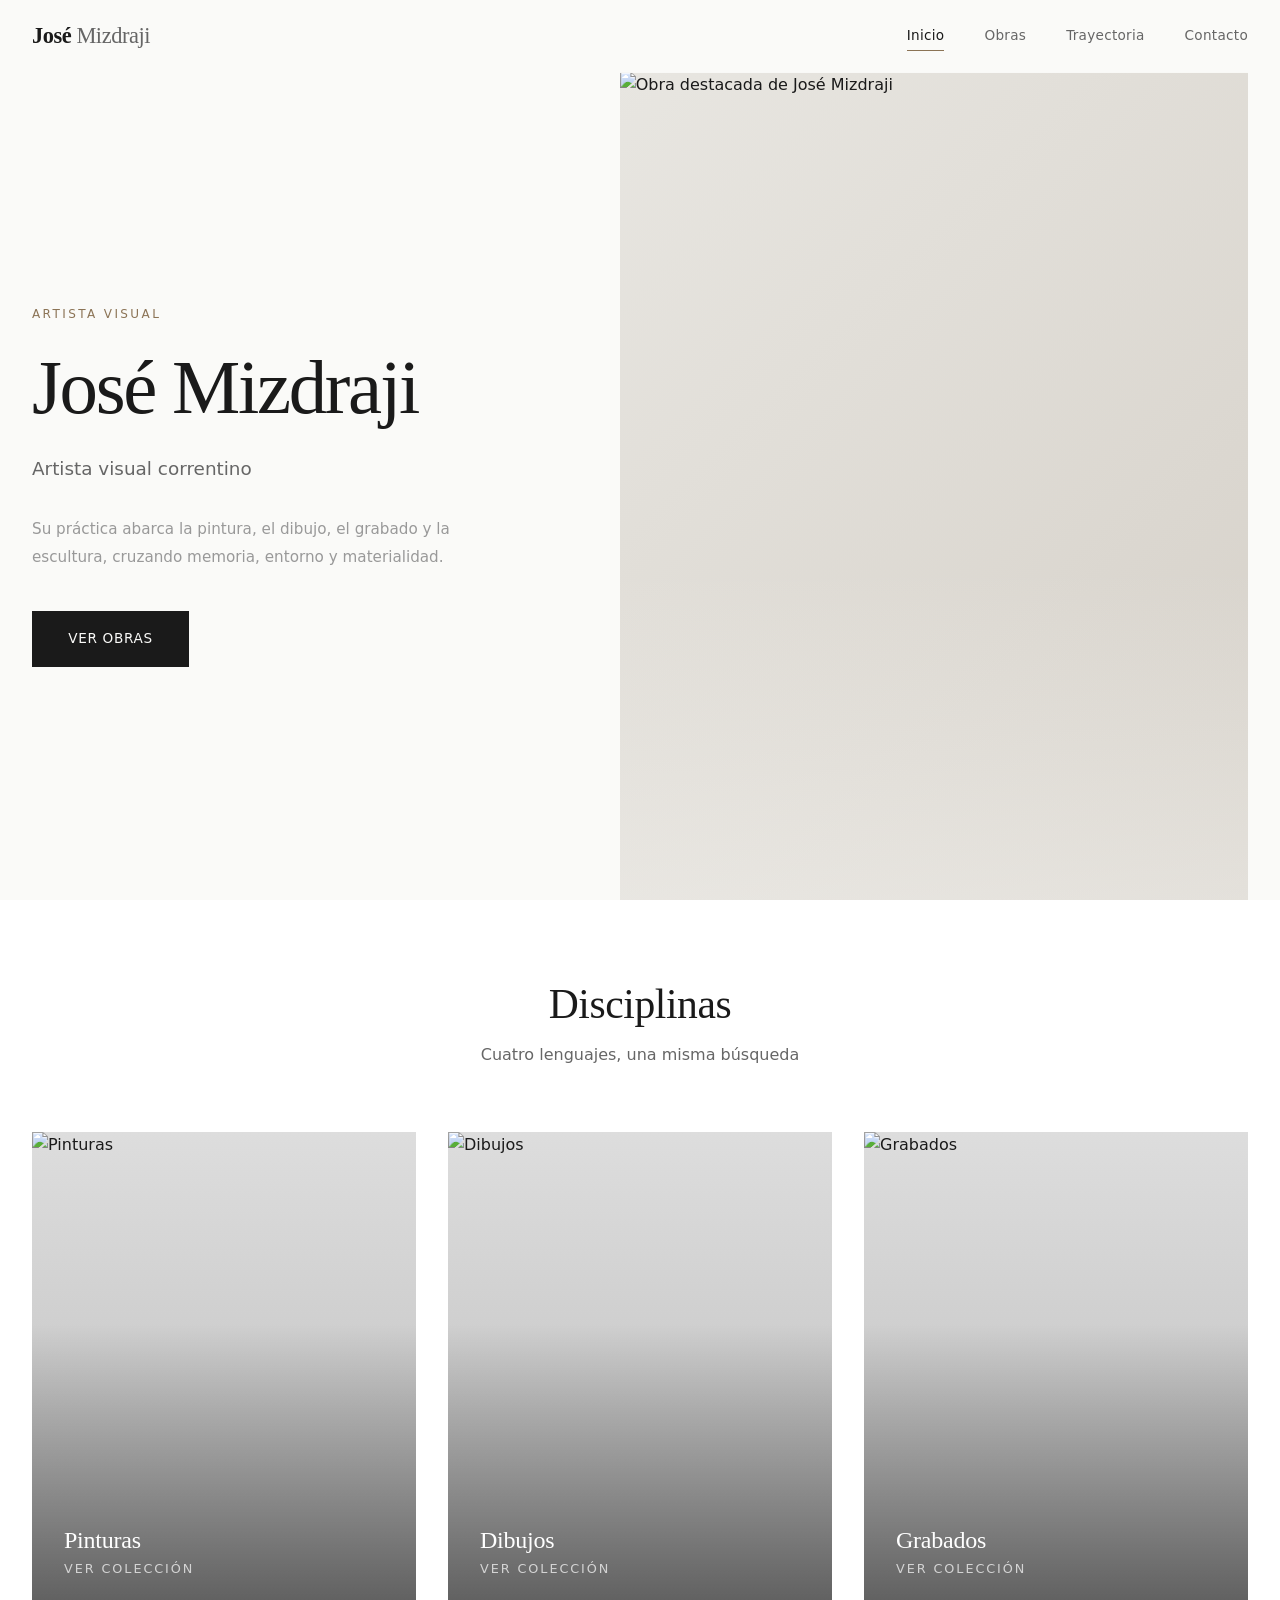
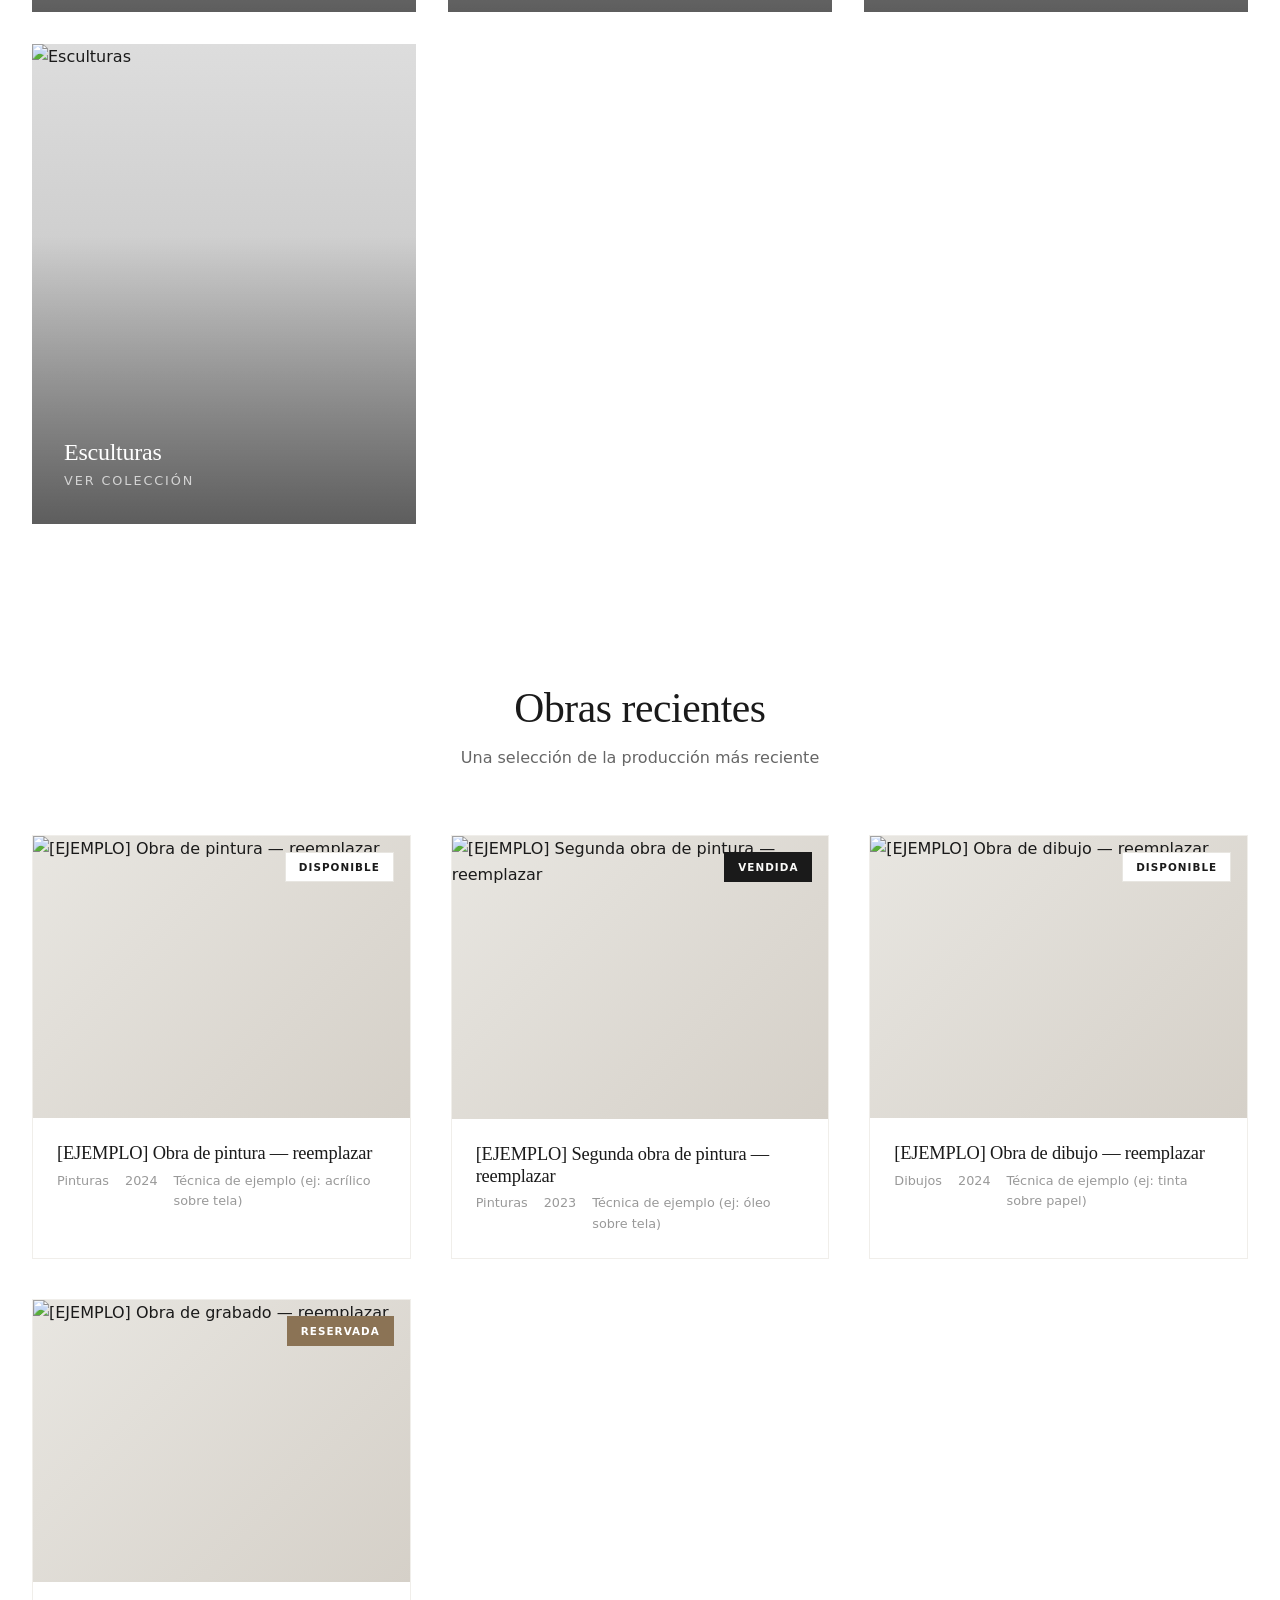
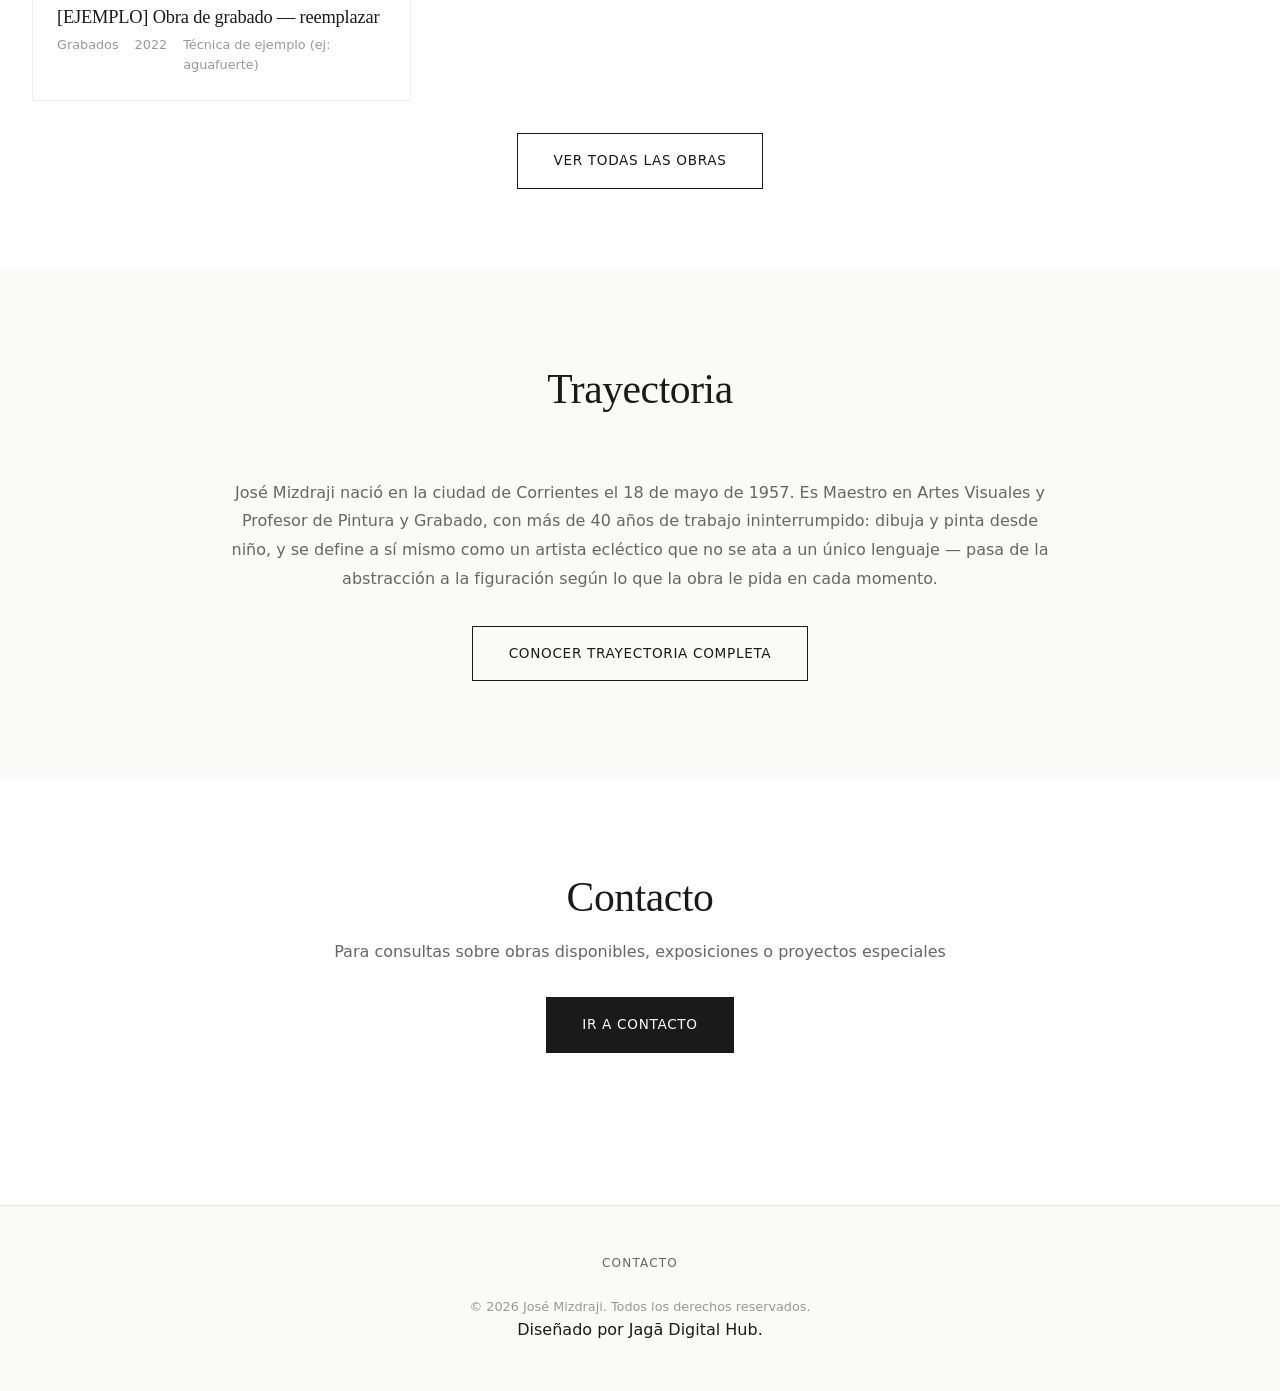
==== index.html @ 9481b463 "Sitio inicial" ====
<!DOCTYPE html>
<html lang="es">
<head>
  <meta charset="UTF-8">
  <meta name="viewport" content="width=device-width, initial-scale=1.0">
  <title>José Mizdraji — Artista Visual</title>
  <meta name="description" content="Portafolio oficial de José Mizdraji, artista visual correntino. Pintura, dibujo, grabado y escultura.">
  <meta property="og:title" content="José Mizdraji — Artista Visual">
  <meta property="og:description" content="Portafolio oficial de José Mizdraji, artista visual correntino.">
  <meta property="og:type" content="website">
  <meta property="og:image" content="https://jose-mizdraji.github.io/portfolio/assets/images/og.jpg">
  <meta property="og:url" content="https://jose-mizdraji.github.io/portfolio/">
  <meta property="og:locale" content="es_AR">
  <link rel="canonical" href="https://jose-mizdraji.github.io/portfolio/">

  <!--
    Content-Security-Policy vía meta tag (GitHub Pages no permite headers
    HTTP custom, así que esta es la única forma disponible sin dominio propio
    detrás de un proxy). Limitación conocida: la directiva frame-ancestors NO
    funciona en un <meta> tag (los navegadores la ignoran ahí a propósito) —
    si en algún momento la protección anti-clickjacking importa de verdad,
    hace falta un dominio propio servido por algo que sí mande headers reales
    (p. ej. Cloudflare delante de GitHub Pages).
  -->
  <meta http-equiv="Content-Security-Policy" content="
    default-src 'self';
    script-src 'self';
    style-src 'self' 'unsafe-inline' https://fonts.googleapis.com;
    font-src 'self' https://fonts.gstatic.com;
    img-src 'self' data:;
    connect-src 'self';
    object-src 'none';
    base-uri 'self';
    form-action 'self';
  ">

  <link rel="stylesheet" href="css/main.css">
  <script src="js/app.js" defer></script>
</head>
<body>
  <header class="site-header">
    <div class="container header-inner">
      <a href="#home" class="logo">José <span>Mizdraji</span></a>
      <nav class="main-nav" id="main-nav">
        <a href="#home">Inicio</a>
        <a href="#obras">Obras</a>
        <a href="#trayectoria">Trayectoria</a>
        <a href="#contacto">Contacto</a>
      </nav>
      <button class="mobile-toggle" aria-label="Abrir menú" aria-expanded="false" aria-controls="main-nav">
        <span></span><span></span><span></span>
      </button>
    </div>
  </header>

  <main id="app-main">
    <div class="loading">
      <p>Cargando portafolio...</p>
    </div>
  </main>

  <footer class="site-footer">
    <div class="container">
      <div class="footer-social">
        <a href="#contacto">Contacto</a>
      </div>
      <p>&copy; 2026 José Mizdraji. Todos los derechos reservados.</p>
      <a href="https://jaga-mu.vercel.app/" target="_blank" rel="noopener noreferrer">Diseñado por Jagā Digital Hub.</a>
    </div>
  </footer>
</body>
</html>
---- css/main.css ----
/* ============================================
   JOSÉ MIZDRAJI — PORTFOLIO (GitHub Pages)
   ============================================ */

@import url('https://fonts.googleapis.com/css2?family=Playfair+Display:ital,wght@0,400;0,500;0,600;0,700;1,400&family=Inter:wght@300;400;500;600&display=swap');

:root {
  --color-bg: #fafaf8;
  --color-bg-alt: #ffffff;
  --color-text: #1a1a1a;
  --color-text-secondary: #666666;
  --color-text-muted: #999999;
  --color-accent: #8b7355;
  --color-border: #e8e6e1;
  --color-border-light: #f0eeea;
  --font-serif: 'Playfair Display', Georgia, 'Times New Roman', serif;
  --font-sans: 'Inter', system-ui, -apple-system, sans-serif;
  --transition: all 0.35s cubic-bezier(0.4, 0, 0.2, 1);
  --shadow-sm: 0 1px 2px rgba(0,0,0,0.04);
  --shadow-md: 0 4px 20px rgba(0,0,0,0.06);
  --shadow-lg: 0 12px 40px rgba(0,0,0,0.08);
}

* { margin: 0; padding: 0; box-sizing: border-box; }
html { scroll-behavior: smooth; font-size: 16px; }
body {
  font-family: var(--font-sans);
  background-color: var(--color-bg);
  color: var(--color-text);
  line-height: 1.6;
  -webkit-font-smoothing: antialiased;
  overflow-x: hidden;
}
img { max-width: 100%; height: auto; display: block; }
a { color: inherit; text-decoration: none; transition: var(--transition); }

/* Typography */
h1, h2, h3, h4 { font-family: var(--font-serif); font-weight: 500; line-height: 1.2; letter-spacing: -0.01em; }
h1 { font-size: clamp(2.5rem, 5vw, 4rem); }
h2 { font-size: clamp(1.8rem, 3.5vw, 2.6rem); }
h3 { font-size: clamp(1.3rem, 2.5vw, 1.6rem); }
.label { font-size: 0.7rem; text-transform: uppercase; letter-spacing: 0.15em; font-weight: 500; color: var(--color-text-muted); }

/* Layout */
.container { width: 100%; max-width: 1400px; margin: 0 auto; padding: 0 2rem; }
.container-narrow { max-width: 900px; }
.section { padding: 6rem 0; }
.section-sm { padding: 3rem 0; }

/* Header */
.site-header {
  position: fixed; top: 0; left: 0; right: 0; z-index: 1000;
  background: rgba(250, 250, 248, 0.92);
  backdrop-filter: blur(12px); -webkit-backdrop-filter: blur(12px);
  border-bottom: 1px solid transparent; transition: var(--transition);
}
.site-header.scrolled { border-bottom-color: var(--color-border-light); }
.header-inner { display: flex; align-items: center; justify-content: space-between; height: 72px; }
.logo { font-family: var(--font-serif); font-size: 1.4rem; font-weight: 600; letter-spacing: -0.02em; }
.logo span { font-weight: 400; color: var(--color-text-secondary); }
.main-nav { display: flex; gap: 2.5rem; align-items: center; }
.main-nav a {
  font-size: 0.85rem; font-weight: 500; letter-spacing: 0.02em;
  position: relative; padding: 0.25rem 0; color: var(--color-text-secondary);
}
.main-nav a::after { content: ''; position: absolute; bottom: 0; left: 0; width: 0; height: 1px; background: var(--color-accent); transition: var(--transition); }
.main-nav a:hover, .main-nav a.active { color: var(--color-text); }
.main-nav a:hover::after, .main-nav a.active::after { width: 100%; }
.mobile-toggle { display: none; background: none; border: none; cursor: pointer; padding: 0.5rem; }
.mobile-toggle span { display: block; width: 24px; height: 1.5px; background: var(--color-text); margin: 6px 0; transition: var(--transition); }

/* Hero */
.hero { min-height: 100vh; display: flex; align-items: center; position: relative; padding-top: 72px; }
.hero-grid { display: grid; grid-template-columns: 1fr 1.2fr; gap: 4rem; align-items: center; min-height: calc(100vh - 72px); }
.hero-content { padding: 2rem 0; }
.hero-label { font-size: 0.75rem; text-transform: uppercase; letter-spacing: 0.2em; color: var(--color-accent); margin-bottom: 1.5rem; font-weight: 500; }
.hero-title { font-size: clamp(3rem, 6vw, 5rem); font-weight: 500; line-height: 1.05; margin-bottom: 1.5rem; letter-spacing: -0.03em; }
.hero-subtitle { font-size: 1.15rem; color: var(--color-text-secondary); font-weight: 300; margin-bottom: 2rem; max-width: 400px; line-height: 1.7; }
.hero-text { color: var(--color-text-muted); font-size: 0.95rem; max-width: 420px; margin-bottom: 2.5rem; line-height: 1.8; }
.btn {
  display: inline-flex; align-items: center; gap: 0.75rem;
  padding: 1rem 2.2rem; font-family: var(--font-sans); font-size: 0.85rem;
  font-weight: 500; letter-spacing: 0.05em; text-transform: uppercase;
  border: 1px solid var(--color-text); background: var(--color-text); color: var(--color-bg);
  cursor: pointer; transition: var(--transition);
}
.btn:hover { background: transparent; color: var(--color-text); }
.btn-outline { background: transparent; color: var(--color-text); }
.btn-outline:hover { background: var(--color-text); color: var(--color-bg); }
.hero-image { position: relative; height: 100%; min-height: 500px; background: linear-gradient(135deg, #e8e6e1 0%, #d5d0c8 100%); display: flex; align-items: center; justify-content: center; }
.hero-image img { width: 100%; height: 100%; object-fit: cover; }
.hero-image::after { content: ''; position: absolute; inset: 0; background: linear-gradient(to bottom, transparent 60%, rgba(250,250,248,0.4)); pointer-events: none; }

/* Categories */
.categories-section { padding: 5rem 0; background: var(--color-bg-alt); }
.section-header { text-align: center; margin-bottom: 4rem; }
.section-header h2 { margin-bottom: 0.75rem; }
.section-header p { color: var(--color-text-secondary); font-weight: 300; }
.categories-grid { display: grid; grid-template-columns: repeat(3, 1fr); gap: 2rem; }
.visually-hidden { position: absolute; width: 1px; height: 1px; padding: 0; margin: -1px; overflow: hidden; clip: rect(0,0,0,0); white-space: nowrap; border: 0; }

/* Foco visible para navegación por teclado (WCAG 2.4.7) */
a:focus-visible, button:focus-visible, input:focus-visible, select:focus-visible, textarea:focus-visible, .thumb-btn:focus-visible {
  outline: 2px solid var(--color-accent);
  outline-offset: 3px;
}

.category-card { position: relative; overflow: hidden; cursor: pointer; aspect-ratio: 4/5; background: linear-gradient(180deg, #ddd 0%, #bbb 100%); display: block; }
.category-card img { width: 100%; height: 100%; object-fit: cover; transition: transform 0.8s cubic-bezier(0.4, 0, 0.2, 1); }
.category-card:hover img { transform: scale(1.05); }
.category-overlay { position: absolute; inset: 0; background: linear-gradient(to top, rgba(0,0,0,0.5) 0%, transparent 60%); display: flex; flex-direction: column; justify-content: flex-end; padding: 2rem; transition: var(--transition); }
.category-card:hover .category-overlay { background: linear-gradient(to top, rgba(0,0,0,0.6) 0%, transparent 70%); }
.category-overlay h3 { color: #fff; font-size: 1.5rem; margin-bottom: 0.25rem; }
.category-overlay span { color: rgba(255,255,255,0.7); font-size: 0.8rem; text-transform: uppercase; letter-spacing: 0.15em; }

/* Works */
.works-section { padding: 5rem 0; }
.works-toolbar { display: flex; justify-content: space-between; align-items: center; margin-bottom: 3rem; flex-wrap: wrap; gap: 1.5rem; }
.filter-tabs { display: flex; gap: 0.5rem; }
.filter-btn { padding: 0.6rem 1.2rem; font-family: var(--font-sans); font-size: 0.8rem; font-weight: 500; letter-spacing: 0.03em; background: transparent; border: 1px solid var(--color-border); color: var(--color-text-secondary); cursor: pointer; transition: var(--transition); }
.filter-btn:hover, .filter-btn.active { border-color: var(--color-text); color: var(--color-text); background: var(--color-bg-alt); }
.search-box { position: relative; }
.search-box input { padding: 0.7rem 1rem 0.7rem 2.5rem; border: 1px solid var(--color-border); background: var(--color-bg-alt); font-family: var(--font-sans); font-size: 0.85rem; width: 260px; outline: none; transition: var(--transition); }
.search-box input:focus { border-color: var(--color-accent); }
.search-box::before { content: '🔍'; position: absolute; left: 0.8rem; top: 50%; transform: translateY(-50%); font-size: 0.8rem; opacity: 0.4; }
.sort-select { padding: 0.7rem 1rem; border: 1px solid var(--color-border); background: var(--color-bg-alt); font-family: var(--font-sans); font-size: 0.85rem; outline: none; cursor: pointer; }
.works-grid { display: grid; grid-template-columns: repeat(auto-fill, minmax(320px, 1fr)); gap: 2.5rem; }
.work-card { display: block; background: var(--color-bg-alt); overflow: hidden; cursor: pointer; transition: var(--transition); border: 1px solid var(--color-border-light); }
.work-card:hover { box-shadow: var(--shadow-lg); transform: translateY(-4px); border-color: var(--color-border); }
.work-card-image { position: relative; aspect-ratio: 4/3; overflow: hidden; background: linear-gradient(135deg, #e8e6e1, #d5d0c8); }
.work-card-image img { width: 100%; height: 100%; object-fit: cover; transition: transform 0.6s cubic-bezier(0.4, 0, 0.2, 1); }
.work-card:hover .work-card-image img { transform: scale(1.03); }
.work-status { position: absolute; top: 1rem; right: 1rem; padding: 0.35rem 0.8rem; font-size: 0.65rem; text-transform: uppercase; letter-spacing: 0.1em; font-weight: 600; background: var(--color-bg-alt); color: var(--color-text); border: 1px solid var(--color-border); }
.work-status.vendida { background: var(--color-text); color: var(--color-bg); border-color: var(--color-text); }
.work-status.reservada { background: var(--color-accent); color: #fff; border-color: var(--color-accent); }
.work-card-info { padding: 1.5rem; }
.work-card-info h3 { font-family: var(--font-serif); font-size: 1.15rem; margin-bottom: 0.4rem; font-weight: 500; }
.work-card-info .meta { font-size: 0.8rem; color: var(--color-text-muted); display: flex; gap: 1rem; }

/* Artwork Detail */
.artwork-detail { padding-top: 72px; }
.artwork-hero { display: grid; grid-template-columns: 1.4fr 1fr; gap: 4rem; padding: 4rem 0; min-height: calc(100vh - 72px); align-items: start; }
.artwork-gallery { position: sticky; top: 100px; }
.artwork-main-image { background: var(--color-bg-alt); border: 1px solid var(--color-border-light); margin-bottom: 1rem; min-height: 400px; display: flex; align-items: center; justify-content: center; }
.artwork-main-image img { width: 100%; max-height: 70vh; object-fit: contain; }
.artwork-thumbs { display: flex; gap: 0.75rem; }
.artwork-thumbs img { width: 80px; height: 80px; object-fit: cover; cursor: pointer; border: 2px solid transparent; opacity: 0.6; transition: var(--transition); }
.artwork-thumbs img:hover, .artwork-thumbs img.active { opacity: 1; border-color: var(--color-accent); }
.artwork-info { padding-top: 1rem; }
.artwork-info .label { margin-bottom: 1rem; display: block; }
.artwork-info h1 { font-size: clamp(2rem, 4vw, 3rem); margin-bottom: 0.5rem; }
.artwork-info .year { font-family: var(--font-serif); font-style: italic; color: var(--color-text-secondary); font-size: 1.1rem; margin-bottom: 2rem; }
.artwork-meta { border-top: 1px solid var(--color-border); padding-top: 1.5rem; margin-bottom: 2rem; }
.meta-row { display: flex; justify-content: space-between; padding: 0.75rem 0; border-bottom: 1px solid var(--color-border-light); font-size: 0.9rem; }
.meta-row .meta-label { color: var(--color-text-muted); font-weight: 400; }
.meta-row .meta-value { font-weight: 500; text-align: right; max-width: 60%; }
.artwork-description { color: var(--color-text-secondary); line-height: 1.8; margin-bottom: 2.5rem; font-size: 0.95rem; }
.artwork-price { font-family: var(--font-serif); font-size: 1.5rem; color: var(--color-accent); margin-bottom: 1.5rem; }
.btn-buy { width: 100%; justify-content: center; padding: 1.1rem; font-size: 0.8rem; }

/* Bio / Trayectoria */
.bio-section { padding-top: calc(72px + 4rem); min-height: 100vh; }
.bio-grid { display: grid; grid-template-columns: 280px 1fr; gap: 4rem; }
.bio-sidebar { position: sticky; top: 100px; height: fit-content; }
.bio-sidebar nav { display: flex; flex-direction: column; gap: 0.25rem; }
.bio-sidebar a { padding: 0.7rem 1rem; font-size: 0.9rem; color: var(--color-text-secondary); border-left: 2px solid transparent; transition: var(--transition); cursor: pointer; }
.bio-sidebar a:hover, .bio-sidebar a.active { color: var(--color-text); border-left-color: var(--color-accent); background: var(--color-bg-alt); }
.bio-content h2 { margin-bottom: 1.5rem; padding-bottom: 1rem; border-bottom: 1px solid var(--color-border); }
.bio-content p { margin-bottom: 1.2rem; color: var(--color-text-secondary); line-height: 1.8; }
.timeline { position: relative; padding-left: 2rem; }
.timeline::before { content: ''; position: absolute; left: 0; top: 0.5rem; bottom: 0.5rem; width: 1px; background: var(--color-border); }
.timeline-item { position: relative; padding-bottom: 2rem; }
.timeline-item::before { content: ''; position: absolute; left: -2rem; top: 0.4rem; width: 8px; height: 8px; border-radius: 50%; background: var(--color-bg); border: 2px solid var(--color-accent); margin-left: -3.5px; }
.timeline-year { font-family: var(--font-serif); font-size: 1.1rem; font-weight: 600; margin-bottom: 0.25rem; }
.timeline-text { font-size: 0.9rem; color: var(--color-text-secondary); line-height: 1.6; }

/* Contact */
.contact-section { padding-top: calc(72px + 4rem); min-height: 100vh; }
.contact-grid { display: grid; grid-template-columns: 1fr 1fr; gap: 4rem; }
.contact-info h2 { margin-bottom: 1.5rem; }
.contact-info > p { color: var(--color-text-secondary); margin-bottom: 2.5rem; line-height: 1.8; }
.contact-item { display: flex; align-items: flex-start; gap: 1rem; margin-bottom: 1.5rem; }
.contact-item .icon { width: 40px; height: 40px; display: flex; align-items: center; justify-content: center; border: 1px solid var(--color-border); font-size: 1rem; flex-shrink: 0; }
.contact-item div strong { display: block; font-size: 0.8rem; text-transform: uppercase; letter-spacing: 0.1em; color: var(--color-text-muted); margin-bottom: 0.25rem; }
.contact-item div a, .contact-item div span { font-size: 0.95rem; color: var(--color-text); }
.contact-item div a:hover { color: var(--color-accent); }
.contact-form { background: var(--color-bg-alt); padding: 2.5rem; border: 1px solid var(--color-border-light); }
.form-group { margin-bottom: 1.5rem; }
.form-group label { display: block; font-size: 0.75rem; text-transform: uppercase; letter-spacing: 0.1em; color: var(--color-text-muted); margin-bottom: 0.5rem; }
.form-group input, .form-group textarea { width: 100%; padding: 0.9rem 1rem; border: 1px solid var(--color-border); background: var(--color-bg); font-family: var(--font-sans); font-size: 0.95rem; outline: none; transition: var(--transition); }
.form-group input:focus, .form-group textarea:focus { border-color: var(--color-accent); }
.form-group textarea { min-height: 140px; resize: vertical; }

/* Footer */
.site-footer { padding: 3rem 0; border-top: 1px solid var(--color-border); text-align: center; }
.site-footer p { font-size: 0.8rem; color: var(--color-text-muted); }
.footer-social { display: flex; justify-content: center; gap: 1.5rem; margin-bottom: 1.5rem; }
.footer-social a { color: var(--color-text-secondary); text-transform: uppercase; letter-spacing: 0.1em; font-size: 0.75rem; }
.footer-social a:hover { color: var(--color-accent); }

/* Recent works */
.recent-works { padding: 5rem 0; background: var(--color-bg-alt); }

/* Breadcrumbs */
.breadcrumbs { padding: 1.5rem 0; font-size: 0.8rem; color: var(--color-text-muted); }
.breadcrumbs a:hover { color: var(--color-text); }
.breadcrumbs span { margin: 0 0.5rem; }

/* Animations */
.fade-in { animation: fadeIn 0.6s ease forwards; }
@keyframes fadeIn { from { opacity: 0; transform: translateY(20px); } to { opacity: 1; transform: translateY(0); } }

@media (prefers-reduced-motion: reduce) {
  *, *::before, *::after { animation-duration: 0.001ms !important; animation-iteration-count: 1 !important; transition-duration: 0.001ms !important; scroll-behavior: auto !important; }
}

/* Utilities */
.hidden { display: none !important; }
.text-center { text-align: center; }
.mt-2 { margin-top: 2rem; }
.mb-2 { margin-bottom: 2rem; }

/* Loading */
.loading { text-align: center; padding: 4rem; color: var(--color-text-muted); }
.empty-state { text-align: center; padding: 4rem 2rem; color: var(--color-text-muted); }
.empty-state h3 { font-family: var(--font-serif); margin-bottom: 0.5rem; color: var(--color-text-secondary); }

/* Responsive */
@media (max-width: 1024px) {
  .hero-grid { grid-template-columns: 1fr; gap: 2rem; }
  .hero-image { min-height: 400px; order: -1; }
  .artwork-hero { grid-template-columns: 1fr; gap: 2rem; }
  .artwork-gallery { position: relative; top: 0; }
  .bio-grid { grid-template-columns: 1fr; gap: 2rem; }
  .bio-sidebar { position: relative; top: 0; }
  .bio-sidebar nav { flex-direction: row; flex-wrap: wrap; }
  .contact-grid { grid-template-columns: 1fr; gap: 3rem; }
}
@media (max-width: 768px) {
  .container { padding: 0 1.25rem; }
  .main-nav { position: fixed; top: 72px; left: 0; right: 0; bottom: 0; background: var(--color-bg); flex-direction: column; padding: 2rem; gap: 1.5rem; transform: translateX(100%); transition: transform 0.4s cubic-bezier(0.4, 0, 0.2, 1); }
  .main-nav.open { transform: translateX(0); }
  .main-nav a { font-size: 1.2rem; }
  .mobile-toggle { display: block; }
  .categories-grid { grid-template-columns: 1fr; }
  .works-grid { grid-template-columns: 1fr; gap: 1.5rem; }
  .works-toolbar { flex-direction: column; align-items: stretch; }
  .search-box input { width: 100%; }
  .section { padding: 3rem 0; }
  .hero { min-height: auto; padding: 6rem 0 3rem; }
  .artwork-thumbs { overflow-x: auto; padding-bottom: 0.5rem; }
}
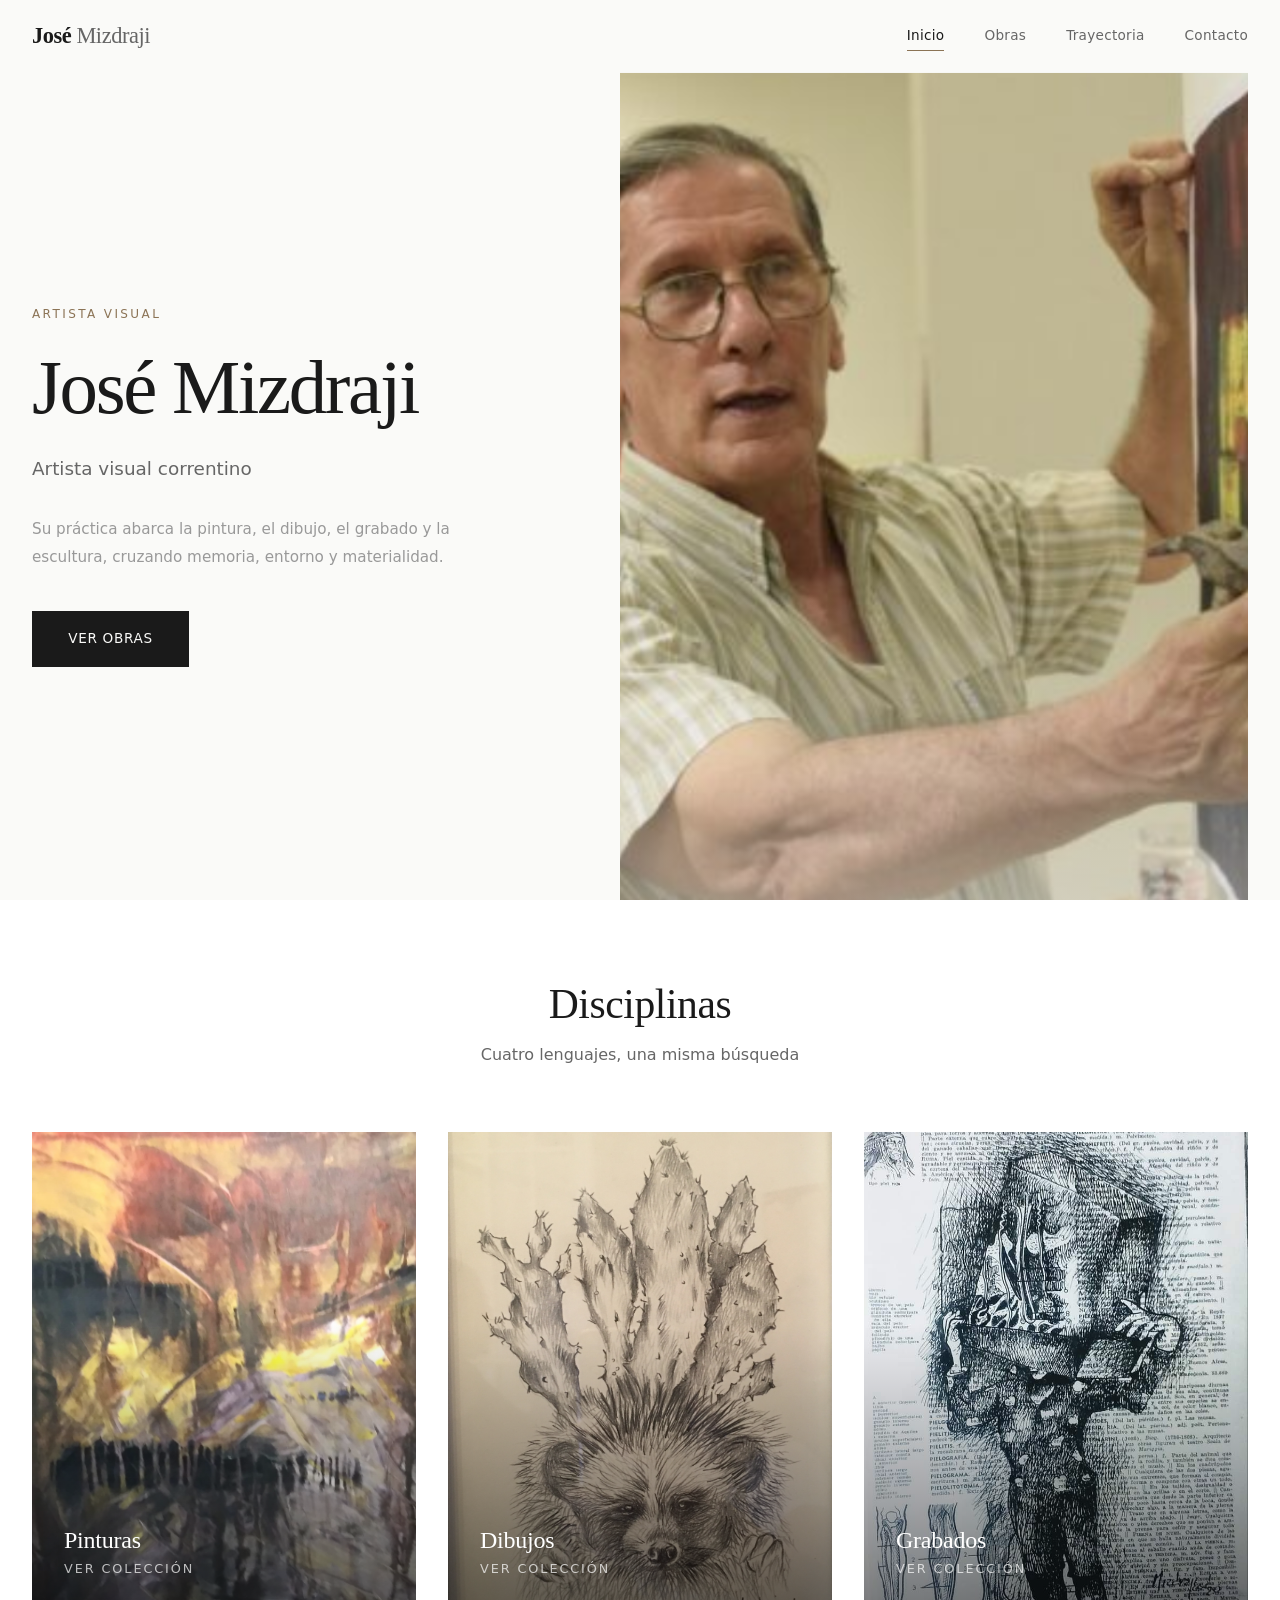
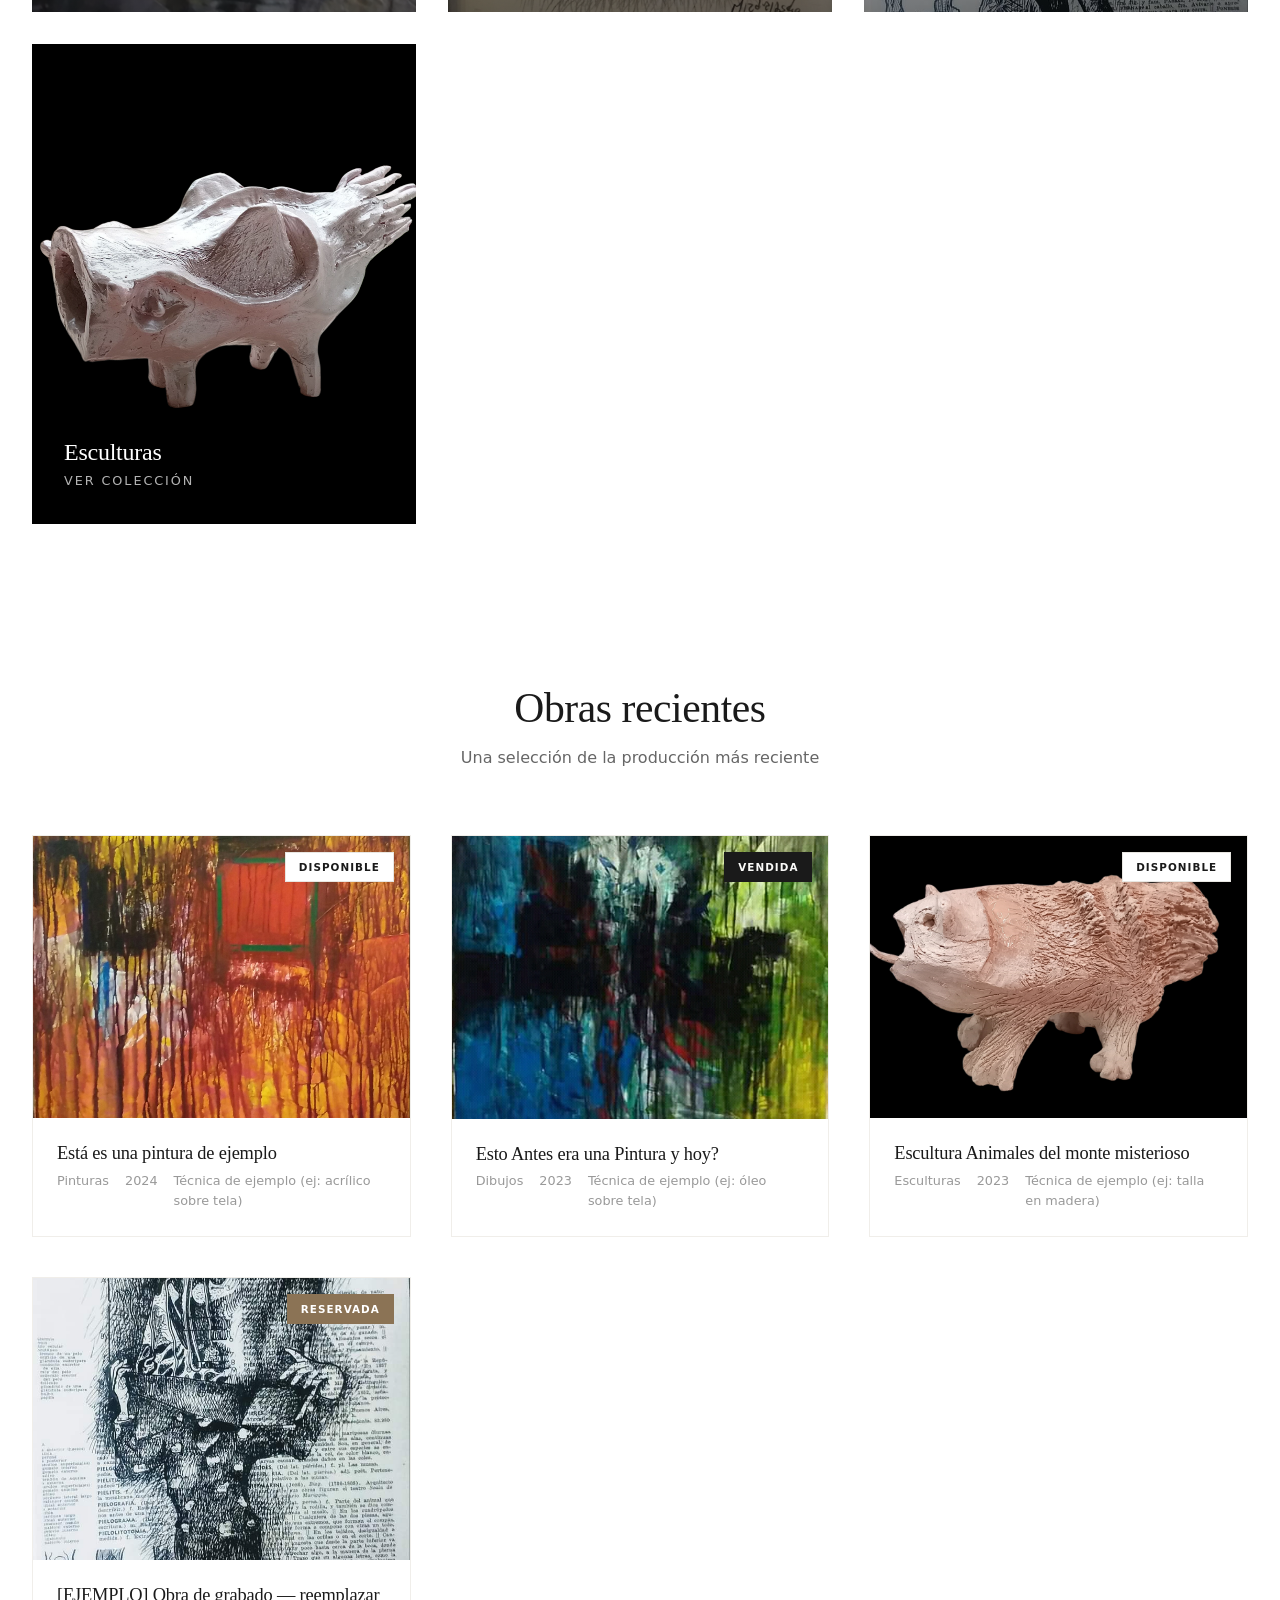
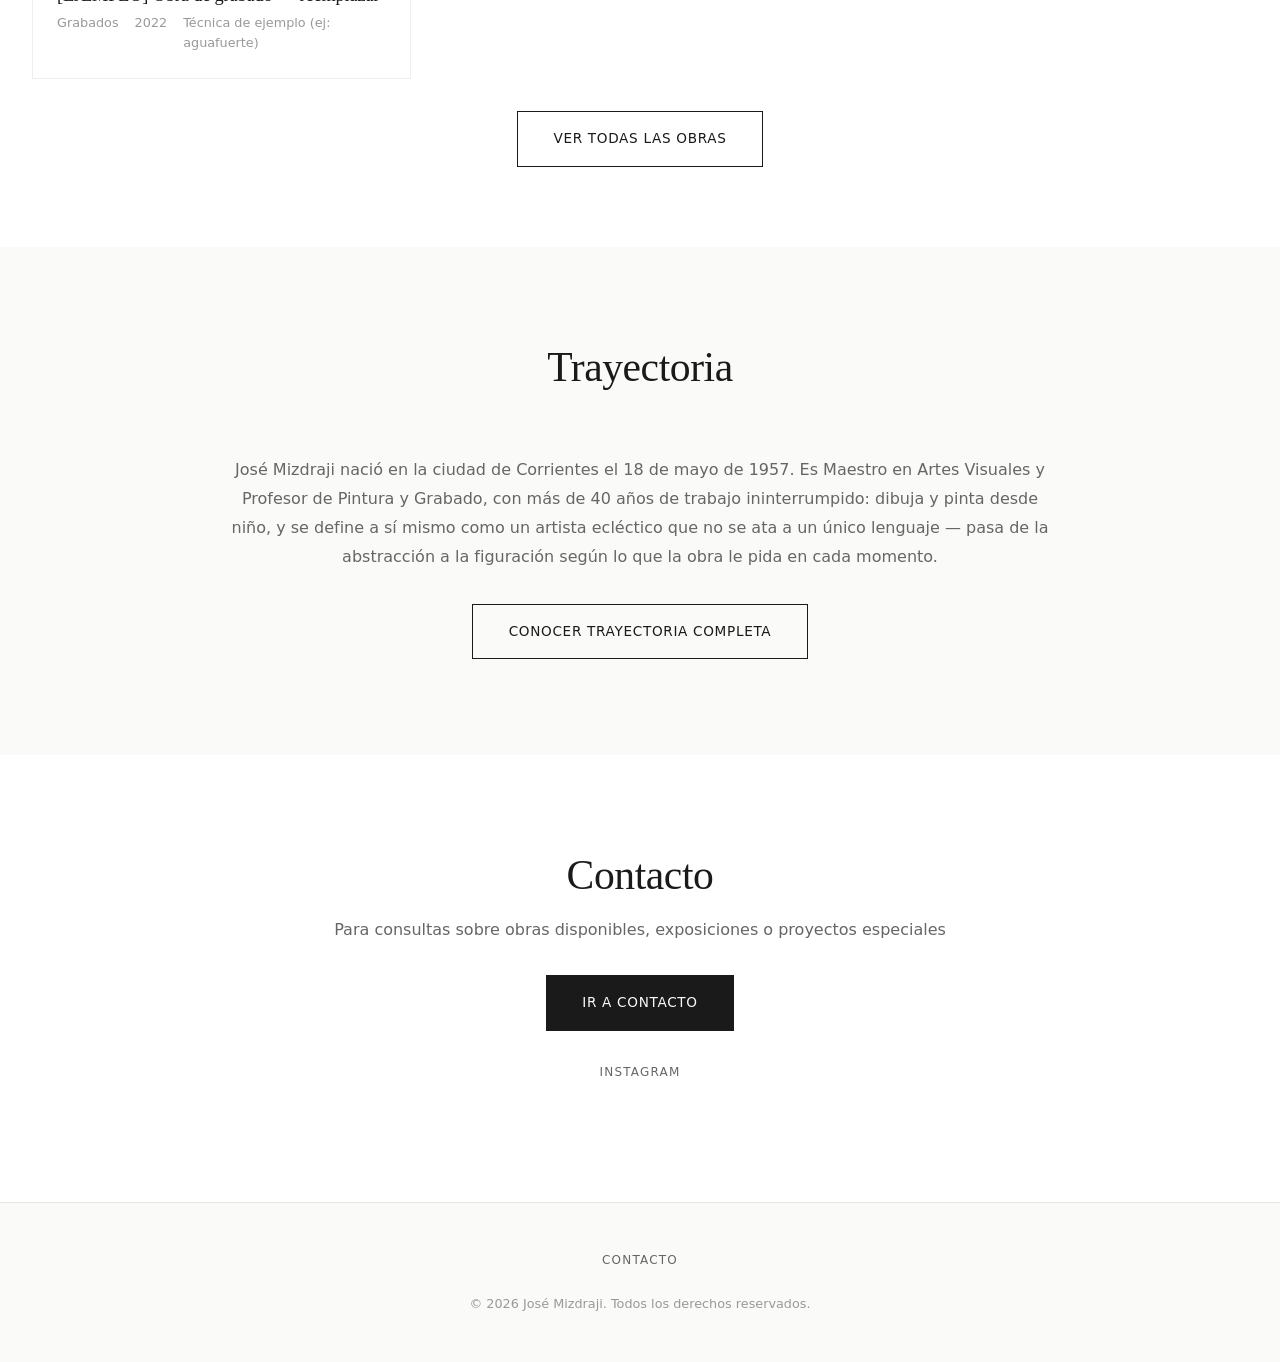
==== commit 7736c3e3: "Security: escapeHtml en mailtoLink, validación email, Referrer-Policy" ====
--- a/index.html
+++ b/index.html
@@ -31,9 +31,10 @@
     connect-src 'self';
     object-src 'none';
     base-uri 'self';
-    form-action 'self';
+    form-action 'self' mailto:;
   ">
 
+  <meta name="referrer" content="strict-origin-when-cross-origin">
   <link rel="stylesheet" href="css/main.css">
   <script src="js/app.js" defer></script>
 </head>
@@ -65,7 +66,6 @@
         <a href="#contacto">Contacto</a>
       </div>
       <p>&copy; 2026 José Mizdraji. Todos los derechos reservados.</p>
-      <a href="https://jaga-mu.vercel.app/" target="_blank" rel="noopener noreferrer">Diseñado por Jagā Digital Hub.</a>
     </div>
   </footer>
 </body>
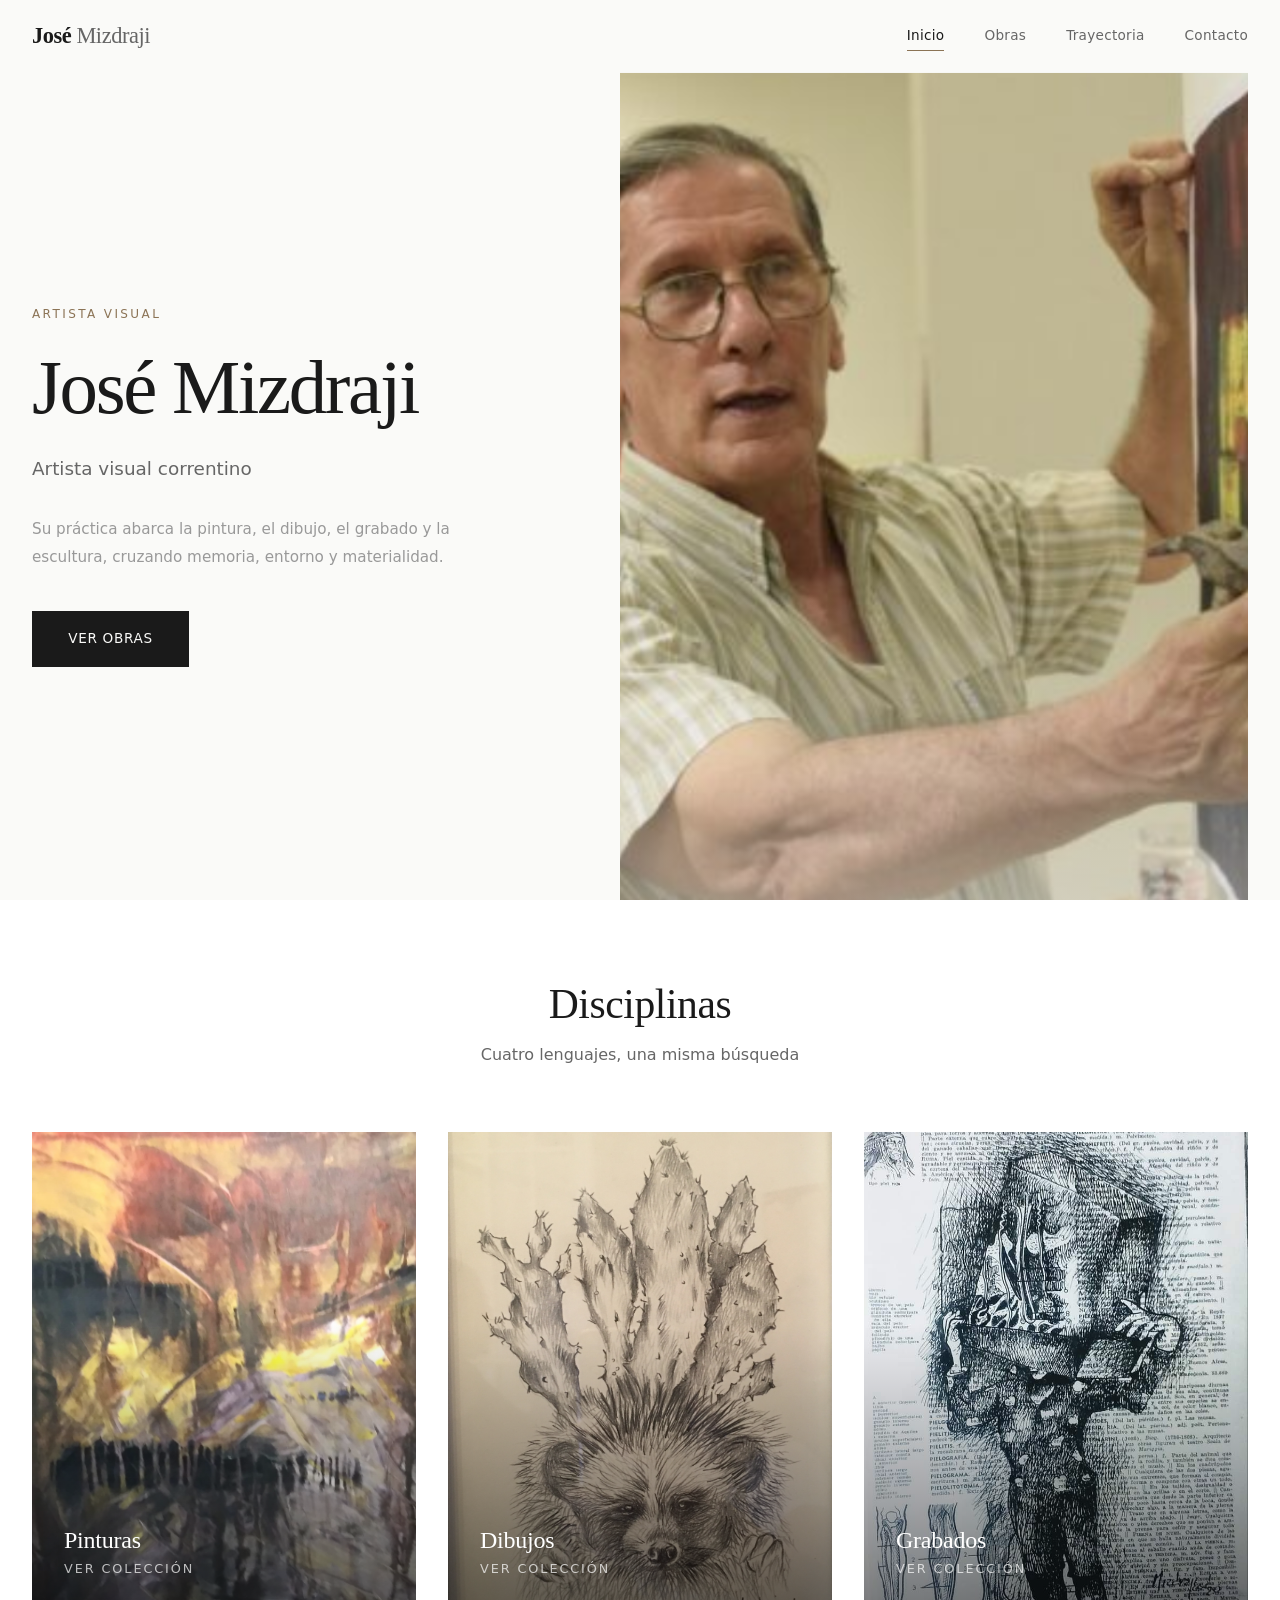
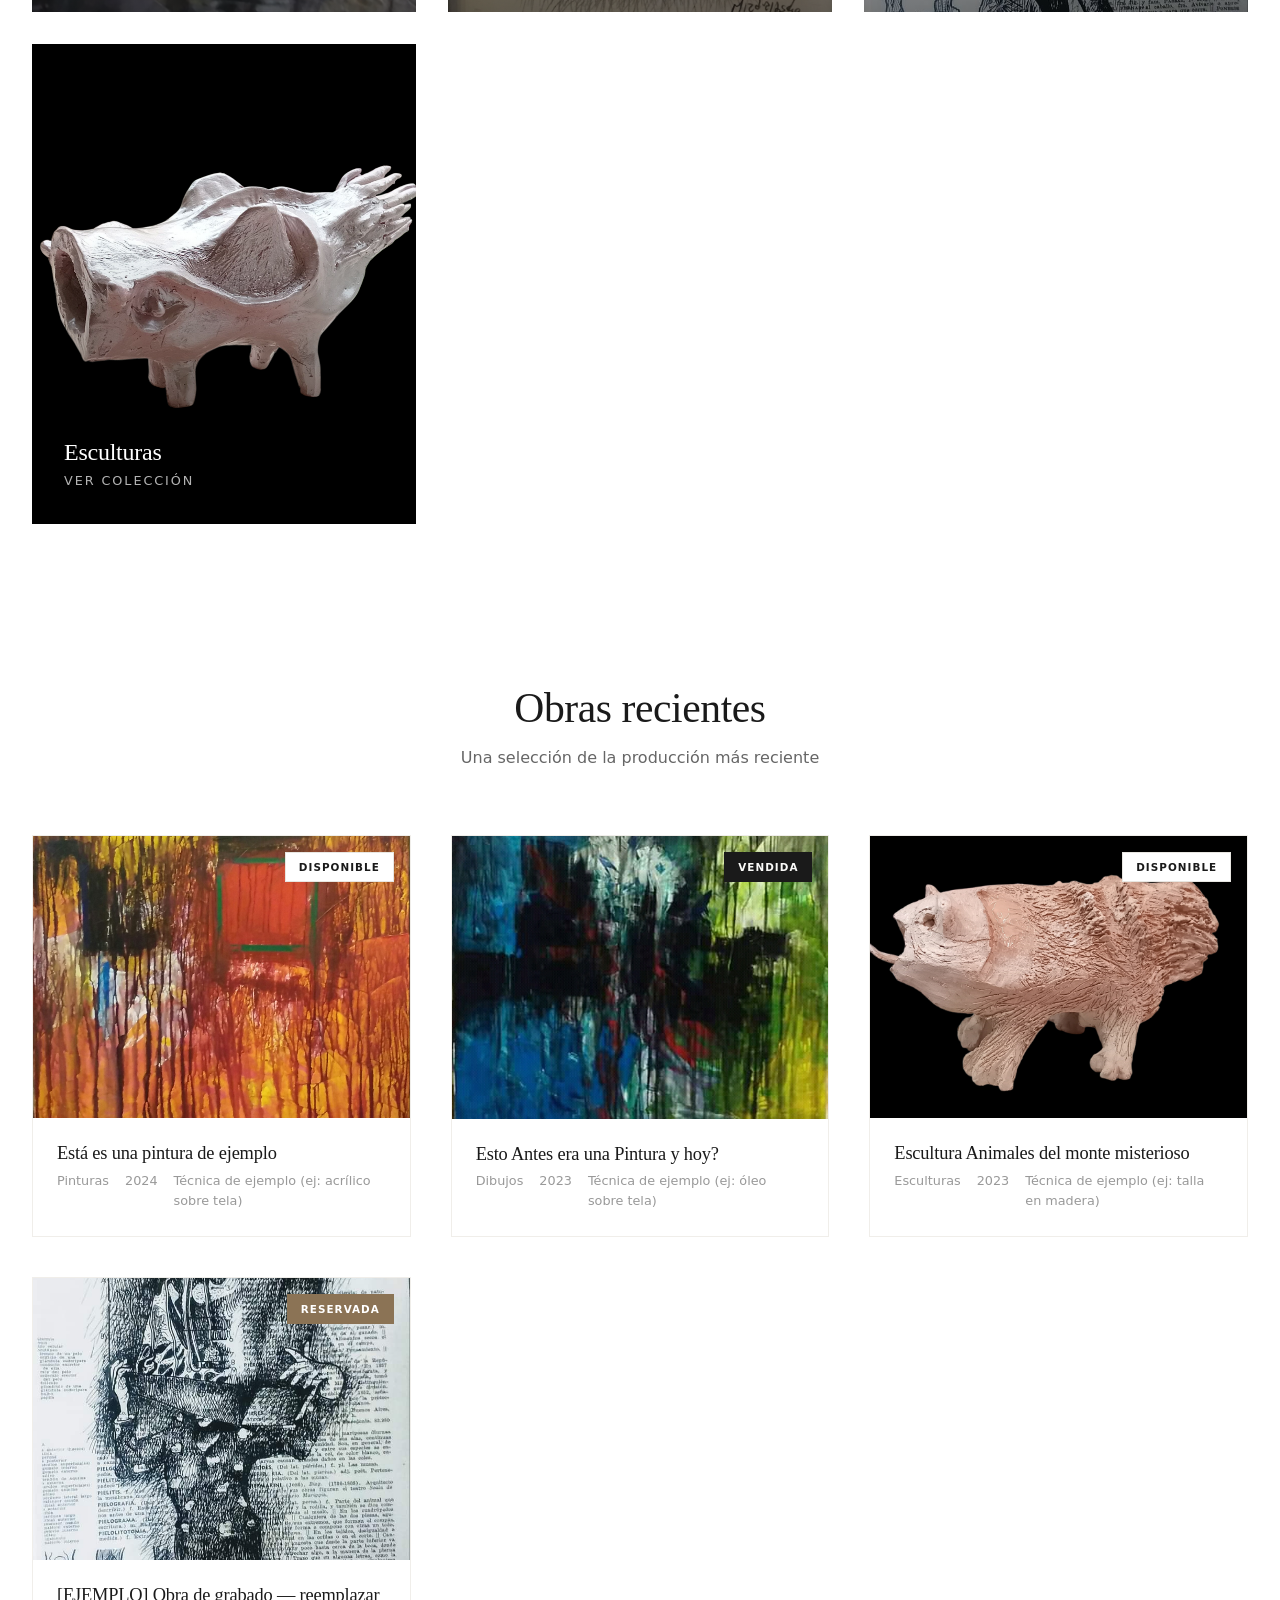
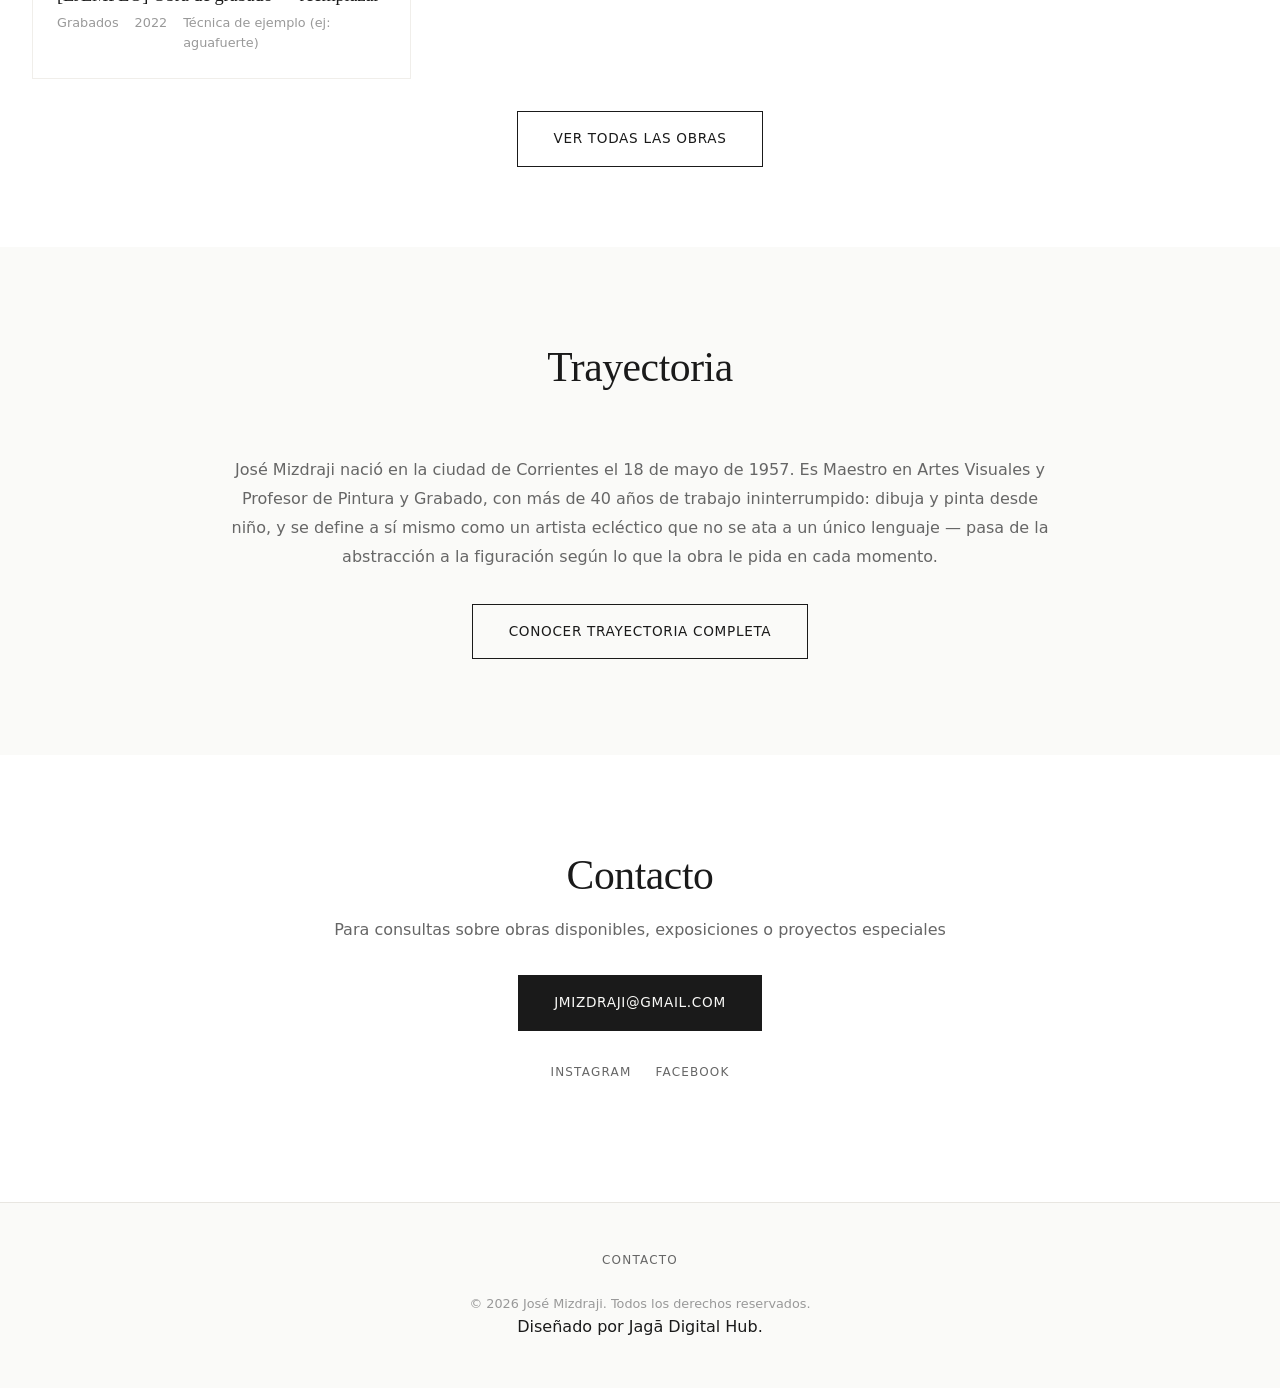
==== commit 7c205a58: "leyenda diseñado por Jaga DH" ====
--- a/index.html
+++ b/index.html
@@ -66,6 +66,7 @@
         <a href="#contacto">Contacto</a>
       </div>
       <p>&copy; 2026 José Mizdraji. Todos los derechos reservados.</p>
+      <a href="https://jaga-mu.vercel.app/" target="_blank" rel="noopener noreferrer">Diseñado por Jagā Digital Hub.</a>
     </div>
   </footer>
 </body>
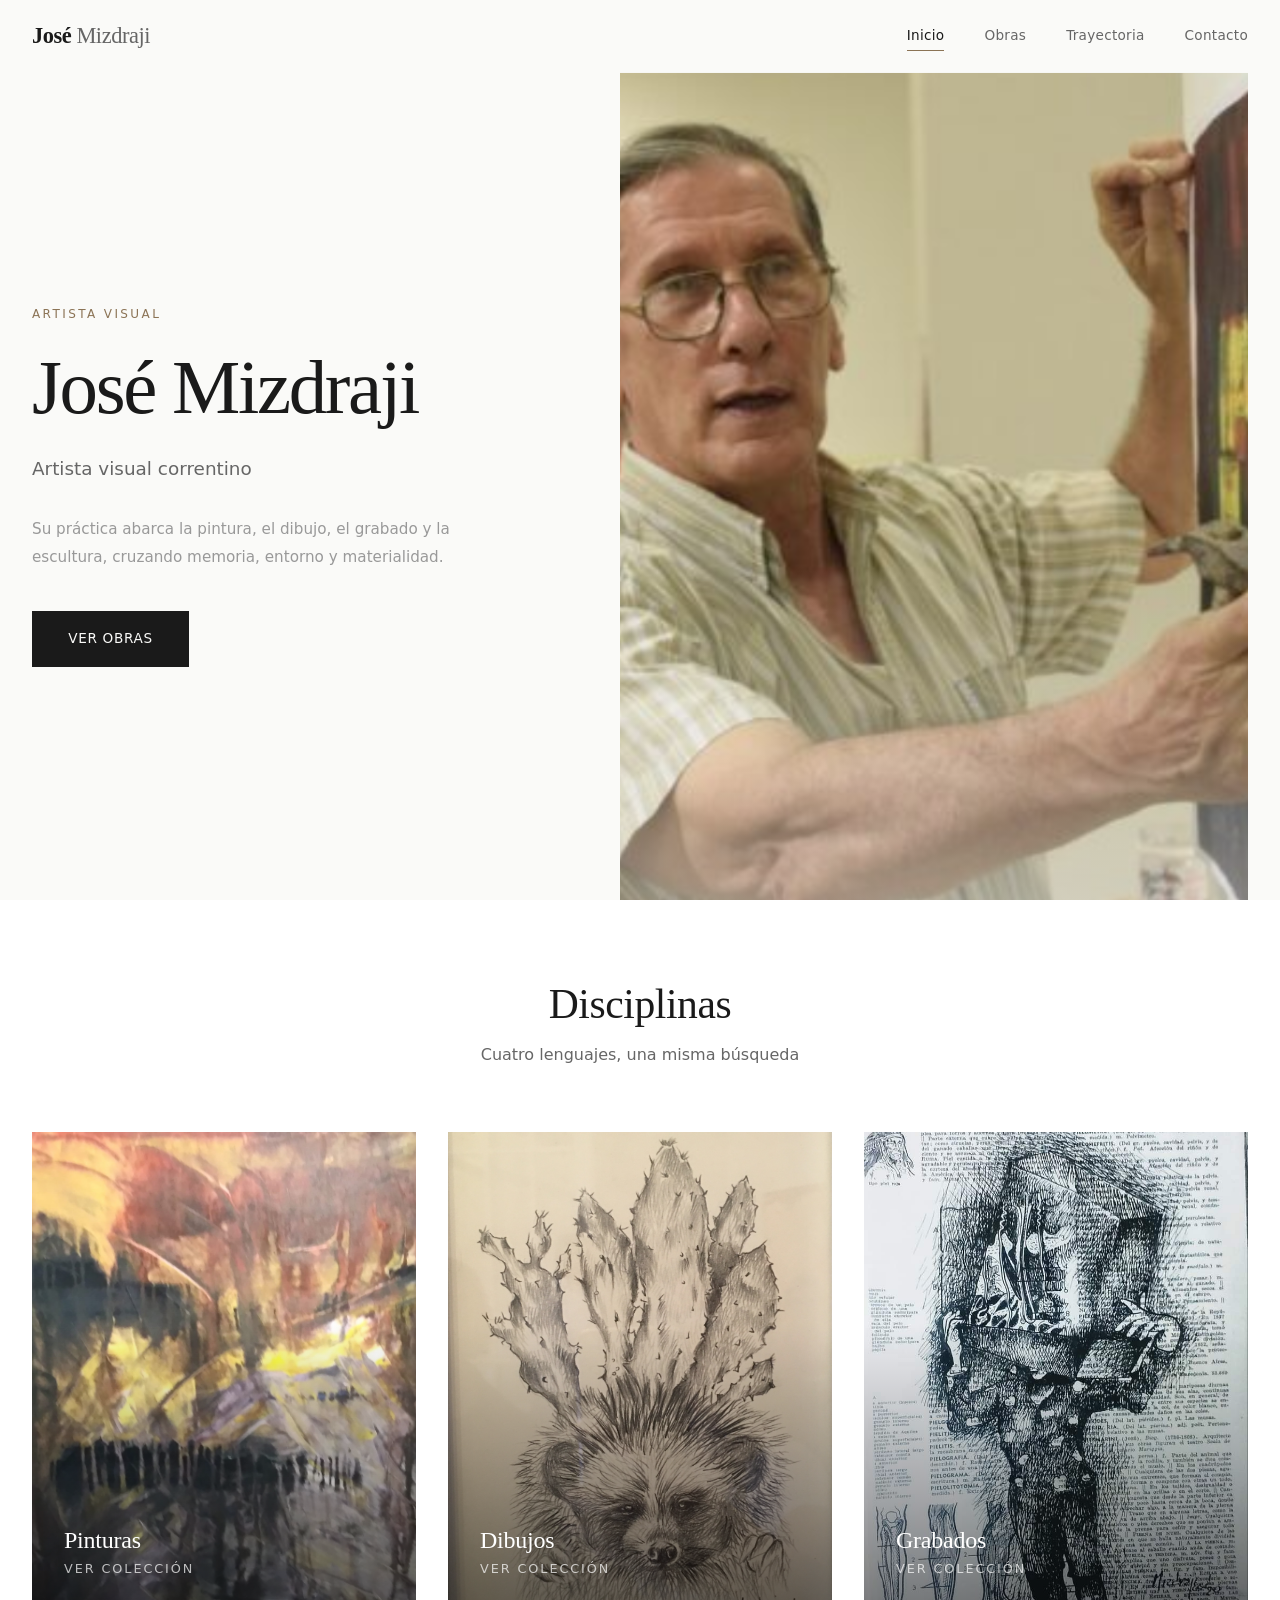
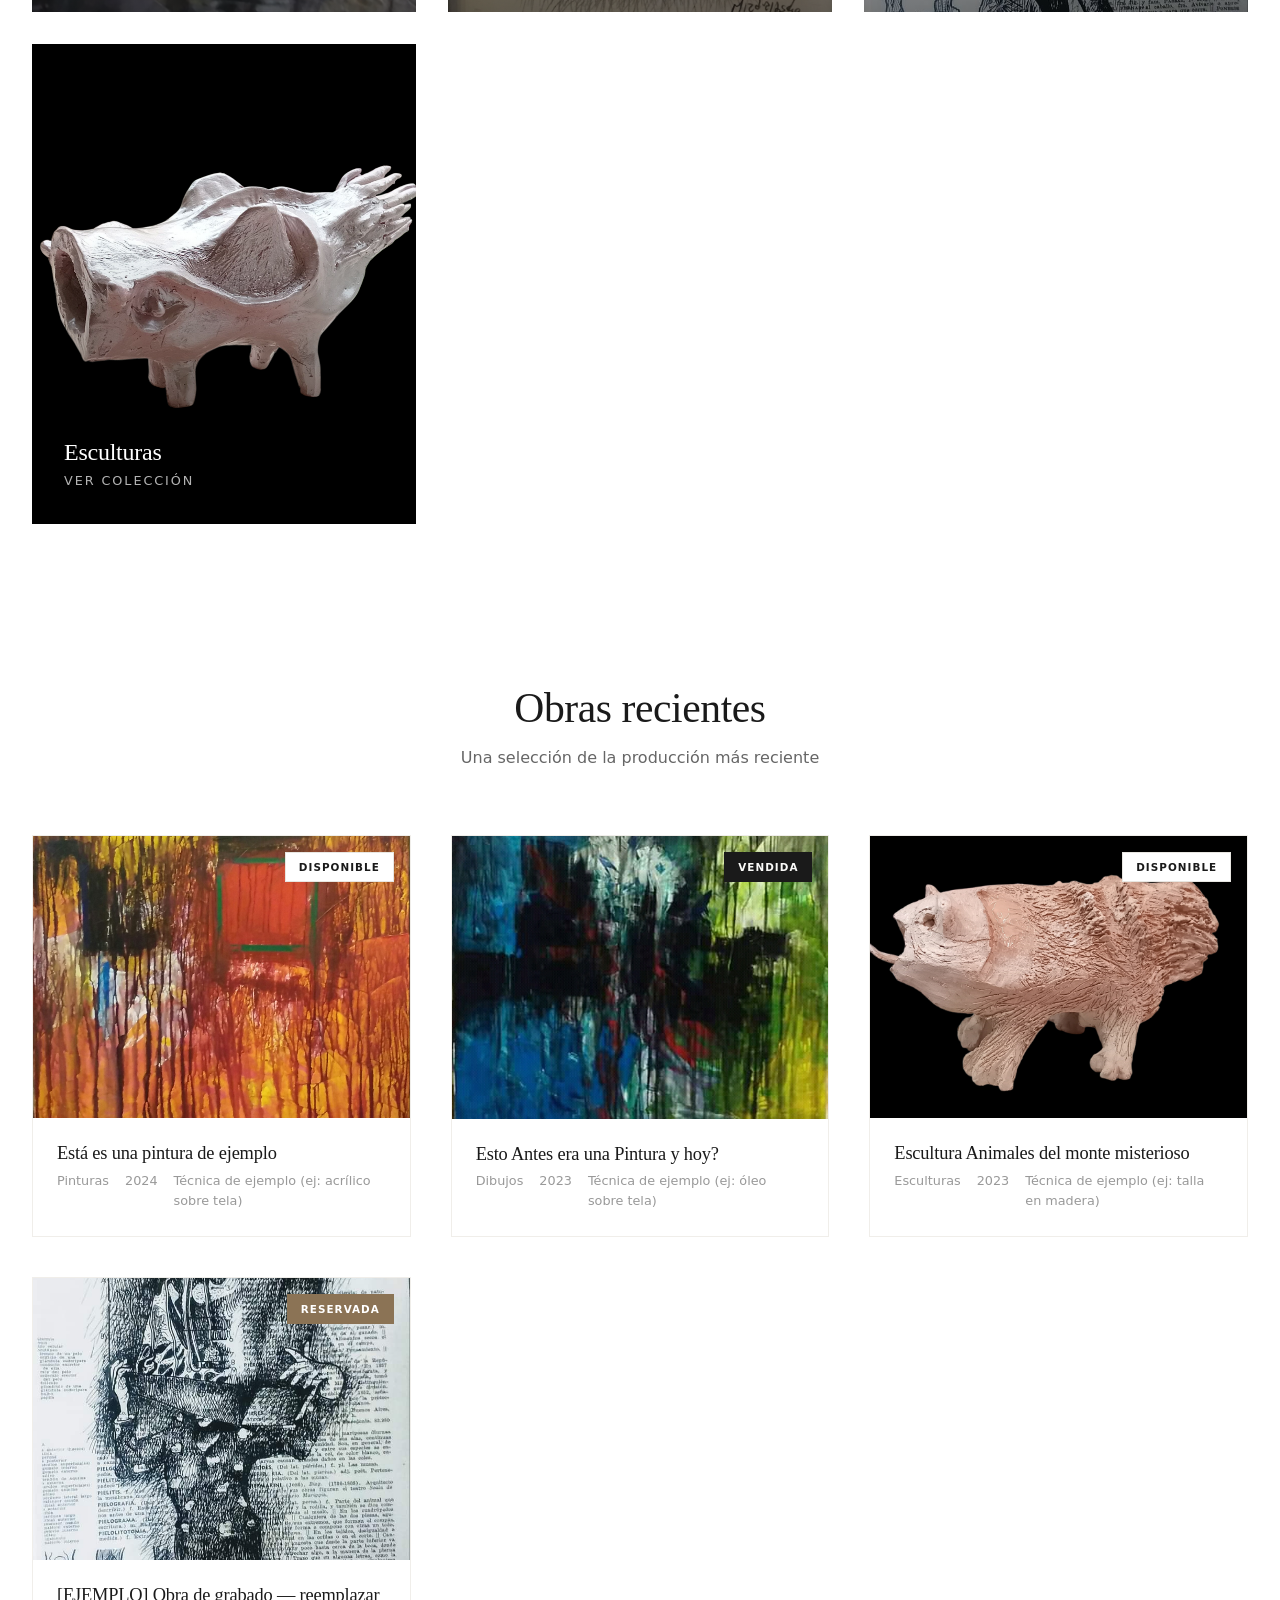
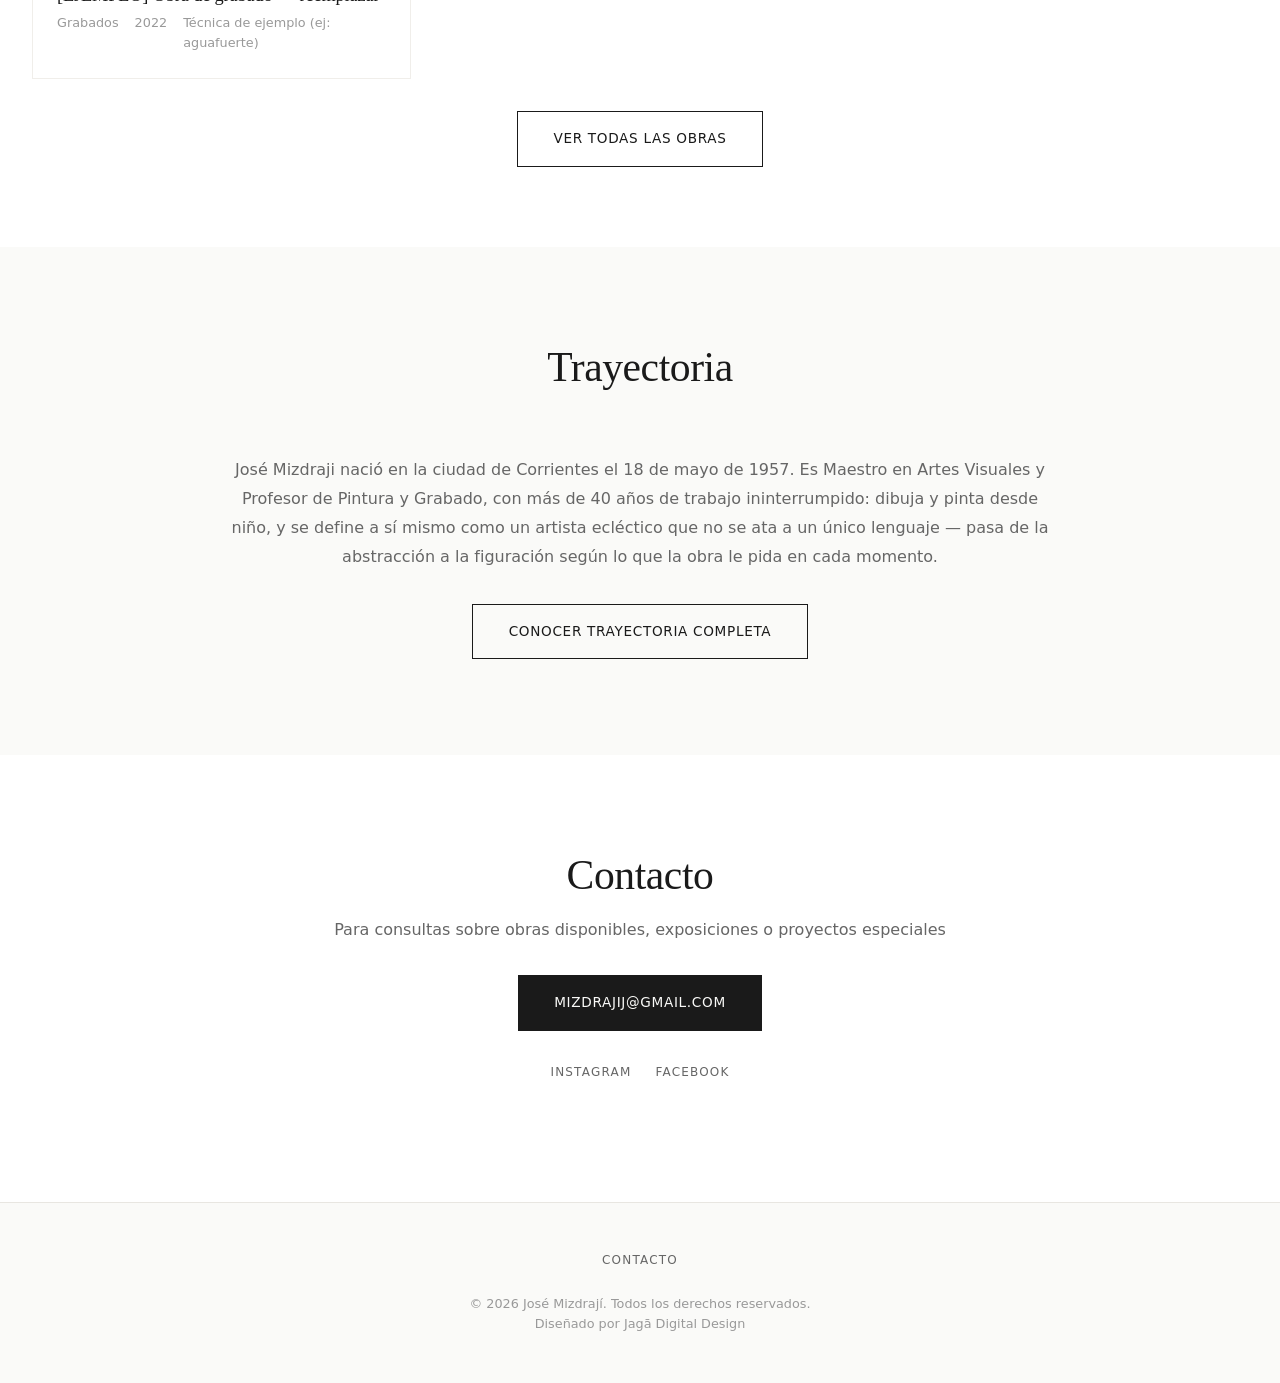
==== commit 023ff7a0: "Footer: crédito Jagā Digital Design" ====
--- a/index.html
+++ b/index.html
@@ -65,8 +65,8 @@
       <div class="footer-social">
         <a href="#contacto">Contacto</a>
       </div>
-      <p>&copy; 2026 José Mizdraji. Todos los derechos reservados.</p>
-      <a href="https://jaga-mu.vercel.app/" target="_blank" rel="noopener noreferrer">Diseñado por Jagā Digital Hub.</a>
+      <p>&copy; 2026 José Mizdrají. Todos los derechos reservados.</p>
+      <p>Diseñado por <a href="https://jaga-ctes.github.io/digital-design/" target="_blank" rel="noopener noreferrer">Jagā Digital Design</a></p>
     </div>
   </footer>
 </body>
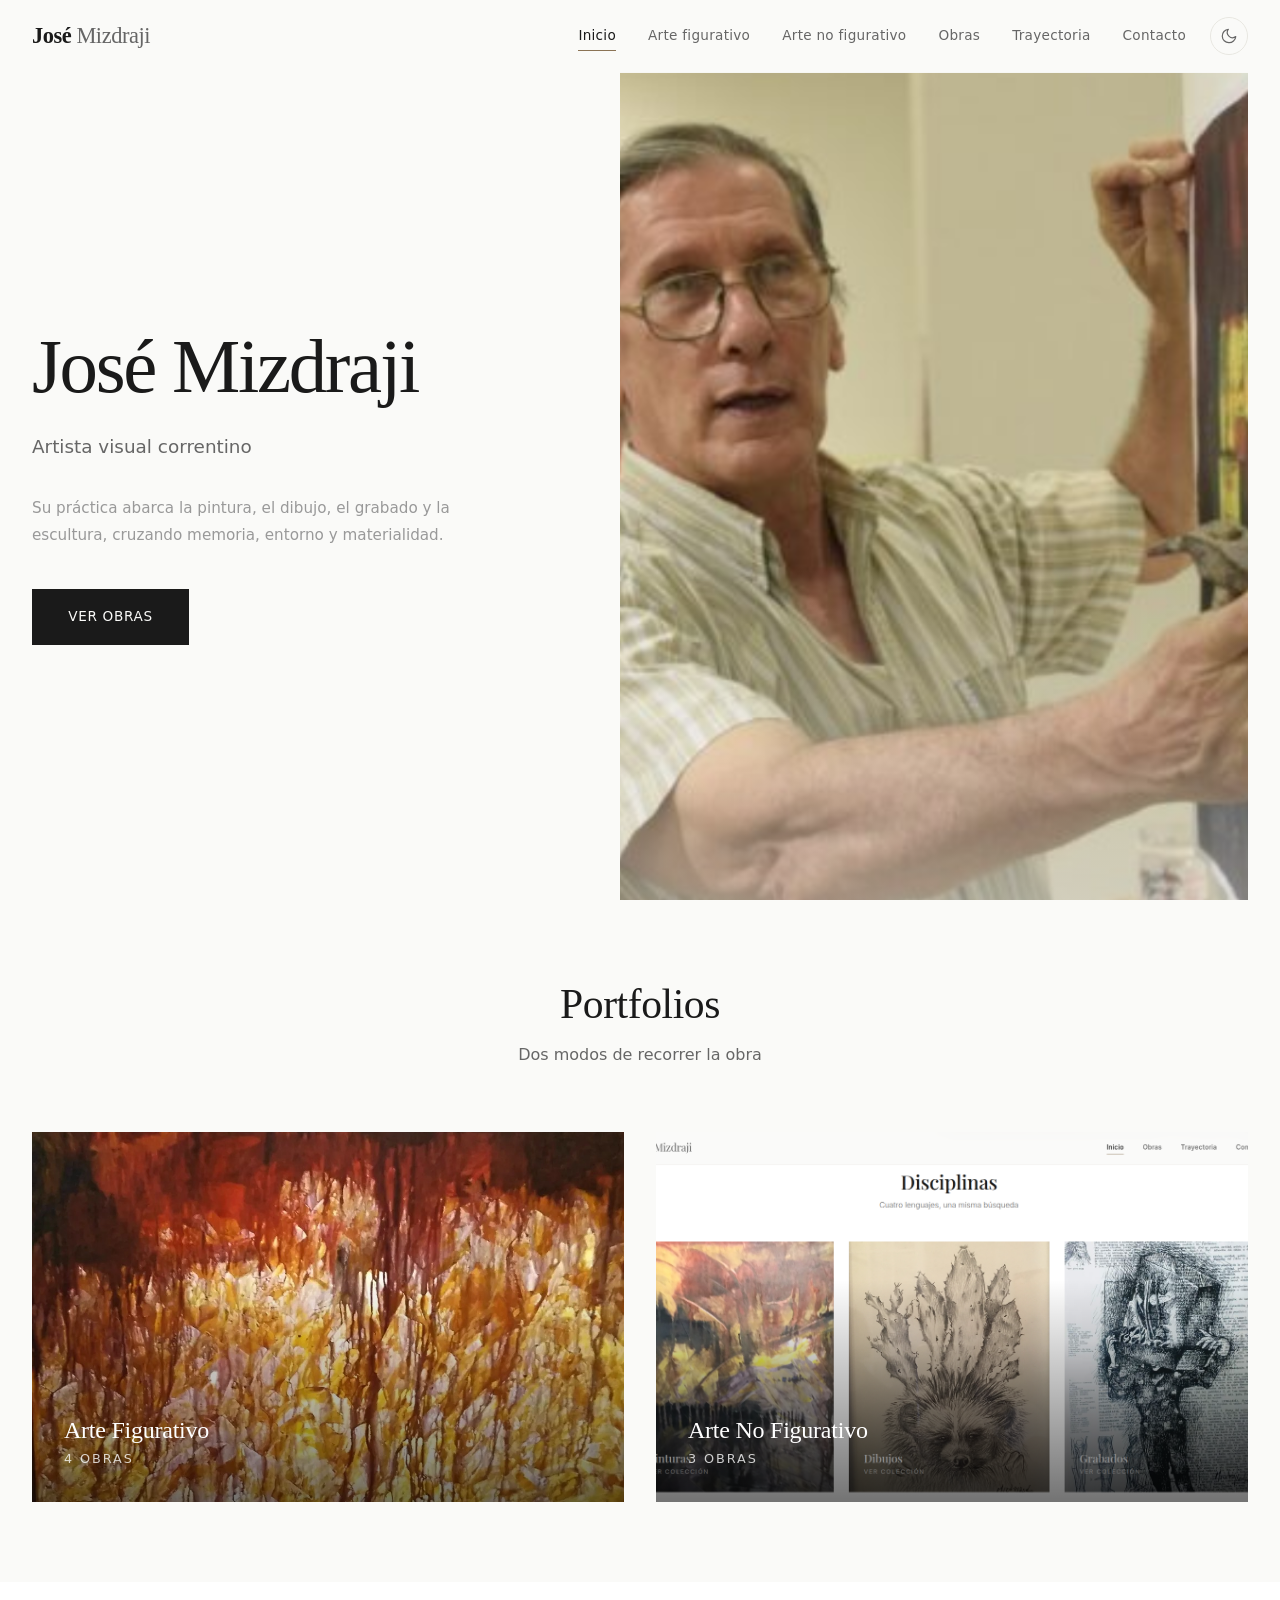
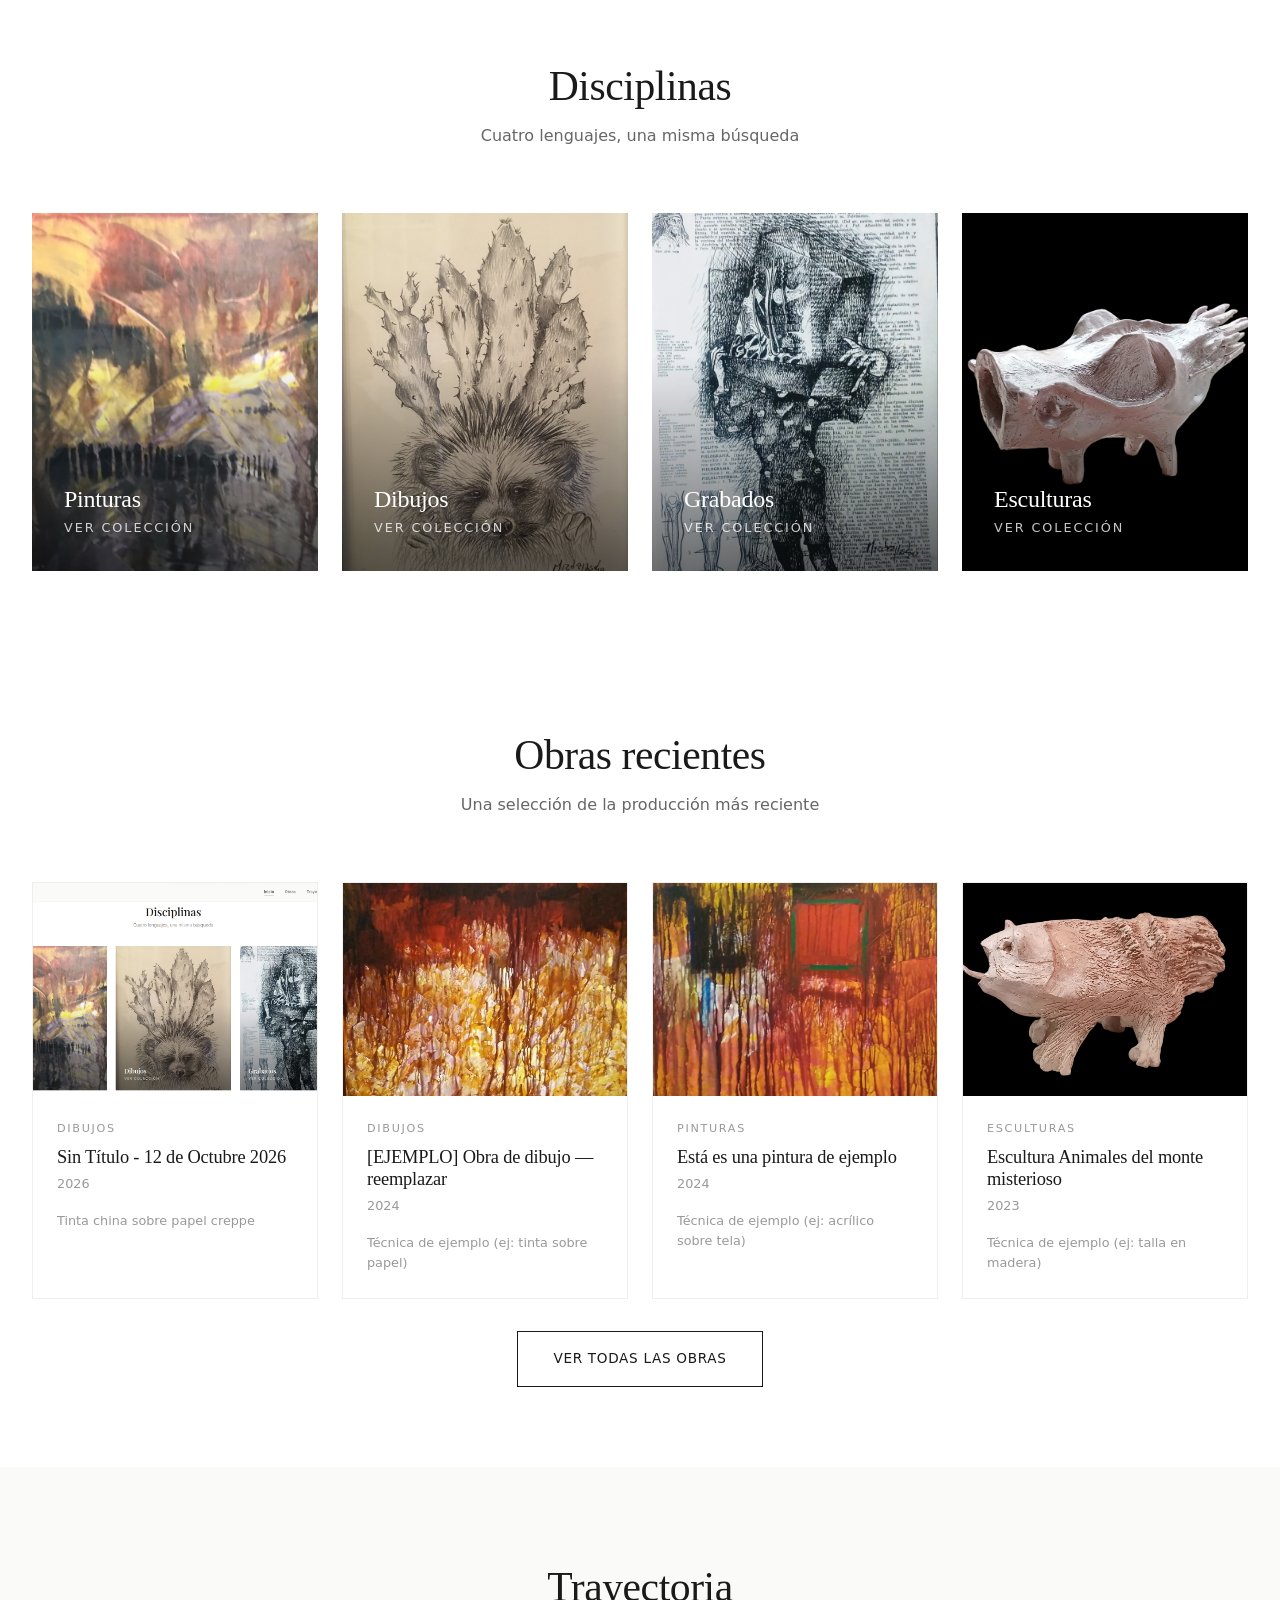
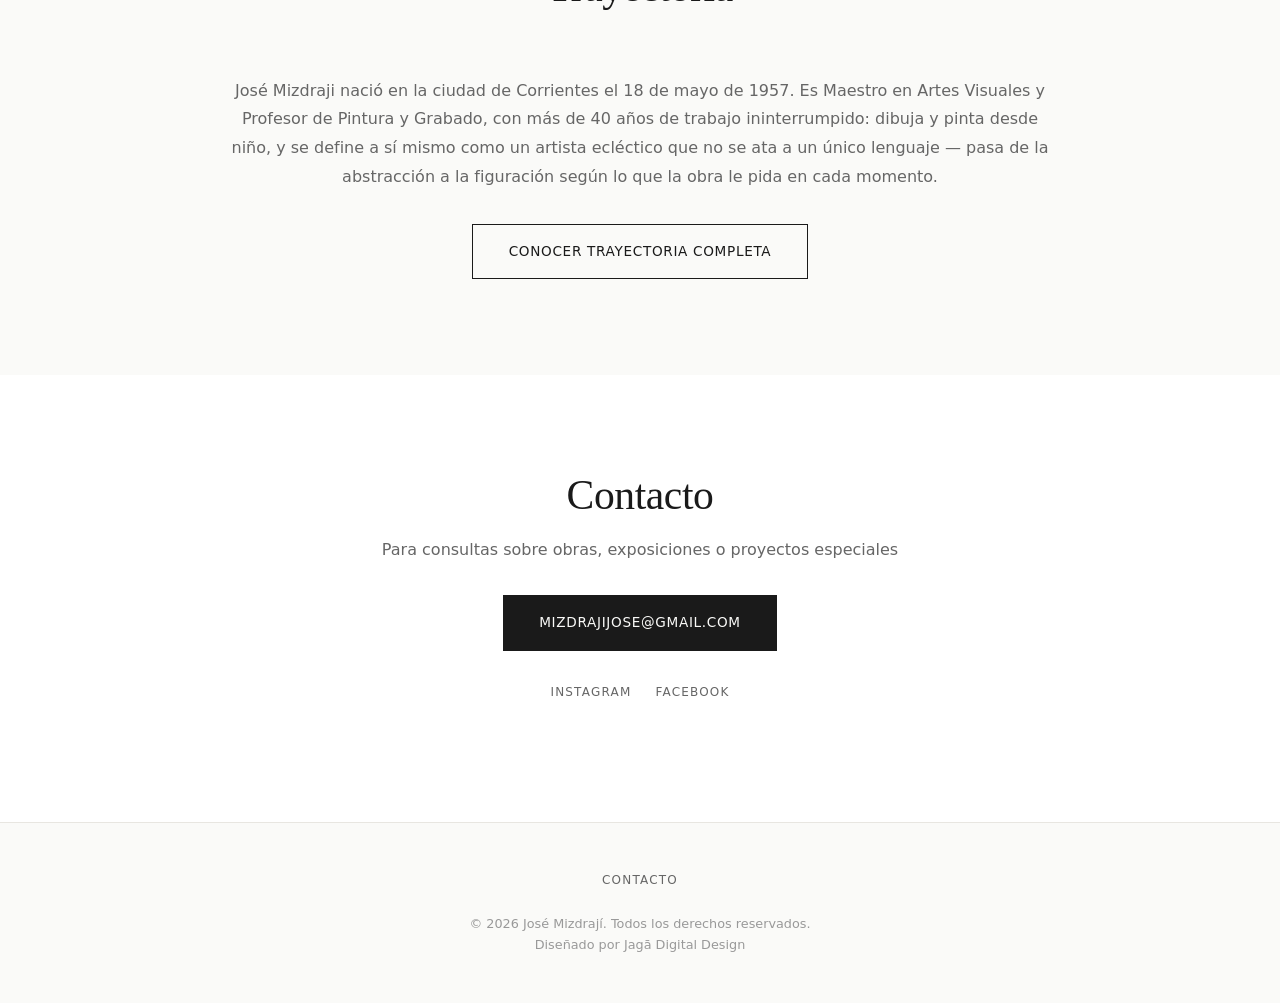
==== commit 11eb7ead: "Reestructura del sitio según revisión 01 y generador de portfolios personalizados - Portfolios base " ====
--- a/index.html
+++ b/index.html
@@ -1,5 +1,5 @@
 <!DOCTYPE html>
-<html lang="es">
+<html lang="es" data-theme="light">
 <head>
   <meta charset="UTF-8">
   <meta name="viewport" content="width=device-width, initial-scale=1.0">
@@ -11,6 +11,7 @@
   <meta property="og:image" content="https://jose-mizdraji.github.io/portfolio/assets/images/og.jpg">
   <meta property="og:url" content="https://jose-mizdraji.github.io/portfolio/">
   <meta property="og:locale" content="es_AR">
+  <meta name="color-scheme" content="light dark">
   <link rel="canonical" href="https://jose-mizdraji.github.io/portfolio/">
 
   <!--
@@ -21,6 +22,9 @@
     si en algún momento la protección anti-clickjacking importa de verdad,
     hace falta un dominio propio servido por algo que sí mande headers reales
     (p. ej. Cloudflare delante de GitHub Pages).
+
+    Todo el JavaScript es propio ('self'): incluida la librería de PDF, que
+    está copiada en js/vendor/ en vez de cargarse desde un CDN.
   -->
   <meta http-equiv="Content-Security-Policy" content="
     default-src 'self';
@@ -36,21 +40,30 @@
 
   <meta name="referrer" content="strict-origin-when-cross-origin">
   <link rel="stylesheet" href="css/main.css">
-  <script src="js/app.js" defer></script>
+  <script src="js/theme.js"></script>
+  <script type="module" src="js/app.js"></script>
 </head>
 <body>
   <header class="site-header">
     <div class="container header-inner">
       <a href="#home" class="logo">José <span>Mizdraji</span></a>
-      <nav class="main-nav" id="main-nav">
-        <a href="#home">Inicio</a>
-        <a href="#obras">Obras</a>
-        <a href="#trayectoria">Trayectoria</a>
-        <a href="#contacto">Contacto</a>
-      </nav>
-      <button class="mobile-toggle" aria-label="Abrir menú" aria-expanded="false" aria-controls="main-nav">
-        <span></span><span></span><span></span>
-      </button>
+      <div class="header-right">
+        <nav class="main-nav" id="main-nav" aria-label="Principal">
+          <a href="#home" data-route="home">Inicio</a>
+          <a href="#arte-figurativo" data-route="arte-figurativo">Arte figurativo</a>
+          <a href="#arte-no-figurativo" data-route="arte-no-figurativo">Arte no figurativo</a>
+          <a href="#obras" data-route="obras">Obras</a>
+          <a href="#trayectoria" data-route="trayectoria">Trayectoria</a>
+          <a href="#contacto" data-route="contacto">Contacto</a>
+        </nav>
+        <button class="theme-toggle" id="theme-toggle" type="button" aria-label="Cambiar a modo oscuro" aria-pressed="false">
+          <svg class="icon-moon" viewBox="0 0 24 24" aria-hidden="true"><path d="M21 12.8A9 9 0 1 1 11.2 3a7 7 0 0 0 9.8 9.8z"/></svg>
+          <svg class="icon-sun" viewBox="0 0 24 24" aria-hidden="true"><circle cx="12" cy="12" r="4"/><path d="M12 2v2M12 20v2M4.9 4.9l1.4 1.4M17.7 17.7l1.4 1.4M2 12h2M20 12h2M4.9 19.1l1.4-1.4M17.7 6.3l1.4-1.4"/></svg>
+        </button>
+        <button class="mobile-toggle" aria-label="Abrir menú" aria-expanded="false" aria-controls="main-nav">
+          <span></span><span></span><span></span>
+        </button>
+      </div>
     </div>
   </header>
 
--- a/css/main.css
+++ b/css/main.css
@@ -1,5 +1,7 @@
 /* ============================================
    JOSÉ MIZDRAJI — PORTFOLIO (GitHub Pages)
+   Tema claro por defecto. El modo oscuro se activa con el botón del
+   encabezado (data-theme="dark" en <html>) y se recuerda en el navegador.
    ============================================ */
 
 @import url('https://fonts.googleapis.com/css2?family=Playfair+Display:ital,wght@0,400;0,500;0,600;0,700;1,400&family=Inter:wght@300;400;500;600&display=swap');
@@ -13,12 +15,36 @@
   --color-accent: #8b7355;
   --color-border: #e8e6e1;
   --color-border-light: #f0eeea;
+  --header-bg: rgba(250, 250, 248, 0.92);
+  --hero-fade: rgba(250, 250, 248, 0.4);
+  --ph-a: #e8e6e1;   /* fondo de imágenes que no cargan / cargando */
+  --ph-b: #d5d0c8;
   --font-serif: 'Playfair Display', Georgia, 'Times New Roman', serif;
   --font-sans: 'Inter', system-ui, -apple-system, sans-serif;
   --transition: all 0.35s cubic-bezier(0.4, 0, 0.2, 1);
   --shadow-sm: 0 1px 2px rgba(0,0,0,0.04);
   --shadow-md: 0 4px 20px rgba(0,0,0,0.06);
   --shadow-lg: 0 12px 40px rgba(0,0,0,0.08);
+  color-scheme: light;
+}
+
+:root[data-theme="dark"] {
+  --color-bg: #141413;
+  --color-bg-alt: #1c1c1a;
+  --color-text: #ece8e1;
+  --color-text-secondary: #b5b0a6;
+  --color-text-muted: #8f8a80;
+  --color-accent: #c9a97c;
+  --color-border: #34322e;
+  --color-border-light: #2a2927;
+  --header-bg: rgba(20, 20, 19, 0.92);
+  --hero-fade: rgba(20, 20, 19, 0.4);
+  --ph-a: #2a2927;
+  --ph-b: #1f1e1c;
+  --shadow-sm: 0 1px 2px rgba(0,0,0,0.3);
+  --shadow-md: 0 4px 20px rgba(0,0,0,0.35);
+  --shadow-lg: 0 12px 40px rgba(0,0,0,0.45);
+  color-scheme: dark;
 }
 
 * { margin: 0; padding: 0; box-sizing: border-box; }
@@ -46,22 +72,27 @@
 .container-narrow { max-width: 900px; }
 .section { padding: 6rem 0; }
 .section-sm { padding: 3rem 0; }
+.page { padding: calc(72px + 1rem) 0 5rem; min-height: 80vh; }
+.page-title { font-size: clamp(2rem, 4vw, 3rem); margin-bottom: 1rem; }
+.page-lead { color: var(--color-text-secondary); line-height: 1.8; max-width: 760px; margin-bottom: 1rem; white-space: pre-line; }
+.page-meta { font-size: 0.85rem; color: var(--color-text-muted); margin-bottom: 2.5rem; display: flex; gap: 1rem; flex-wrap: wrap; align-items: center; }
 
 /* Header */
 .site-header {
   position: fixed; top: 0; left: 0; right: 0; z-index: 1000;
-  background: rgba(250, 250, 248, 0.92);
+  background: var(--header-bg);
   backdrop-filter: blur(12px); -webkit-backdrop-filter: blur(12px);
   border-bottom: 1px solid transparent; transition: var(--transition);
 }
 .site-header.scrolled { border-bottom-color: var(--color-border-light); }
-.header-inner { display: flex; align-items: center; justify-content: space-between; height: 72px; }
-.logo { font-family: var(--font-serif); font-size: 1.4rem; font-weight: 600; letter-spacing: -0.02em; }
+.header-inner { display: flex; align-items: center; justify-content: space-between; height: 72px; gap: 1.5rem; }
+.header-right { display: flex; align-items: center; gap: 1.5rem; }
+.logo { font-family: var(--font-serif); font-size: 1.4rem; font-weight: 600; letter-spacing: -0.02em; white-space: nowrap; }
 .logo span { font-weight: 400; color: var(--color-text-secondary); }
-.main-nav { display: flex; gap: 2.5rem; align-items: center; }
+.main-nav { display: flex; gap: 2rem; align-items: center; }
 .main-nav a {
   font-size: 0.85rem; font-weight: 500; letter-spacing: 0.02em;
-  position: relative; padding: 0.25rem 0; color: var(--color-text-secondary);
+  position: relative; padding: 0.25rem 0; color: var(--color-text-secondary); white-space: nowrap;
 }
 .main-nav a::after { content: ''; position: absolute; bottom: 0; left: 0; width: 0; height: 1px; background: var(--color-accent); transition: var(--transition); }
 .main-nav a:hover, .main-nav a.active { color: var(--color-text); }
@@ -69,11 +100,22 @@
 .mobile-toggle { display: none; background: none; border: none; cursor: pointer; padding: 0.5rem; }
 .mobile-toggle span { display: block; width: 24px; height: 1.5px; background: var(--color-text); margin: 6px 0; transition: var(--transition); }
 
+.theme-toggle {
+  display: inline-flex; align-items: center; justify-content: center;
+  width: 38px; height: 38px; flex-shrink: 0; cursor: pointer;
+  background: none; border: 1px solid var(--color-border); border-radius: 50%;
+  color: var(--color-text-secondary); transition: var(--transition);
+}
+.theme-toggle:hover { color: var(--color-text); border-color: var(--color-text-muted); }
+.theme-toggle svg { width: 18px; height: 18px; fill: none; stroke: currentColor; stroke-width: 1.6; stroke-linecap: round; stroke-linejoin: round; }
+.theme-toggle .icon-sun { display: none; }
+:root[data-theme="dark"] .theme-toggle .icon-sun { display: block; }
+:root[data-theme="dark"] .theme-toggle .icon-moon { display: none; }
+
 /* Hero */
 .hero { min-height: 100vh; display: flex; align-items: center; position: relative; padding-top: 72px; }
 .hero-grid { display: grid; grid-template-columns: 1fr 1.2fr; gap: 4rem; align-items: center; min-height: calc(100vh - 72px); }
 .hero-content { padding: 2rem 0; }
-.hero-label { font-size: 0.75rem; text-transform: uppercase; letter-spacing: 0.2em; color: var(--color-accent); margin-bottom: 1.5rem; font-weight: 500; }
 .hero-title { font-size: clamp(3rem, 6vw, 5rem); font-weight: 500; line-height: 1.05; margin-bottom: 1.5rem; letter-spacing: -0.03em; }
 .hero-subtitle { font-size: 1.15rem; color: var(--color-text-secondary); font-weight: 300; margin-bottom: 2rem; max-width: 400px; line-height: 1.7; }
 .hero-text { color: var(--color-text-muted); font-size: 0.95rem; max-width: 420px; margin-bottom: 2.5rem; line-height: 1.8; }
@@ -87,16 +129,20 @@
 .btn:hover { background: transparent; color: var(--color-text); }
 .btn-outline { background: transparent; color: var(--color-text); }
 .btn-outline:hover { background: var(--color-text); color: var(--color-bg); }
-.hero-image { position: relative; height: 100%; min-height: 500px; background: linear-gradient(135deg, #e8e6e1 0%, #d5d0c8 100%); display: flex; align-items: center; justify-content: center; }
+.btn-sm { padding: 0.65rem 1.2rem; font-size: 0.75rem; }
+.btn[disabled] { opacity: 0.5; cursor: wait; }
+.hero-image { position: relative; height: 100%; min-height: 500px; background: linear-gradient(135deg, var(--ph-a) 0%, var(--ph-b) 100%); display: flex; align-items: center; justify-content: center; }
 .hero-image img { width: 100%; height: 100%; object-fit: cover; }
-.hero-image::after { content: ''; position: absolute; inset: 0; background: linear-gradient(to bottom, transparent 60%, rgba(250,250,248,0.4)); pointer-events: none; }
-
-/* Categories */
-.categories-section { padding: 5rem 0; background: var(--color-bg-alt); }
+.hero-image::after { content: ''; position: absolute; inset: 0; background: linear-gradient(to bottom, transparent 60%, var(--hero-fade)); pointer-events: none; }
+
+/* Secciones del inicio */
 .section-header { text-align: center; margin-bottom: 4rem; }
 .section-header h2 { margin-bottom: 0.75rem; }
 .section-header p { color: var(--color-text-secondary); font-weight: 300; }
-.categories-grid { display: grid; grid-template-columns: repeat(3, 1fr); gap: 2rem; }
+.portfolios-section { padding: 5rem 0; }
+.categories-section { padding: 5rem 0; background: var(--color-bg-alt); }
+.portfolio-cards { display: grid; grid-template-columns: repeat(2, 1fr); gap: 2rem; }
+.categories-grid { display: grid; grid-template-columns: repeat(4, 1fr); gap: 1.5rem; }
 .visually-hidden { position: absolute; width: 1px; height: 1px; padding: 0; margin: -1px; overflow: hidden; clip: rect(0,0,0,0); white-space: nowrap; border: 0; }
 
 /* Foco visible para navegación por teclado (WCAG 2.4.7) */
@@ -105,41 +151,51 @@
   outline-offset: 3px;
 }
 
-.category-card { position: relative; overflow: hidden; cursor: pointer; aspect-ratio: 4/5; background: linear-gradient(180deg, #ddd 0%, #bbb 100%); display: block; }
+.category-card { position: relative; overflow: hidden; cursor: pointer; aspect-ratio: 4/5; background: linear-gradient(180deg, var(--ph-a) 0%, var(--ph-b) 100%); display: block; }
+.portfolio-card { aspect-ratio: 16/10; }
 .category-card img { width: 100%; height: 100%; object-fit: cover; transition: transform 0.8s cubic-bezier(0.4, 0, 0.2, 1); }
 .category-card:hover img { transform: scale(1.05); }
-.category-overlay { position: absolute; inset: 0; background: linear-gradient(to top, rgba(0,0,0,0.5) 0%, transparent 60%); display: flex; flex-direction: column; justify-content: flex-end; padding: 2rem; transition: var(--transition); }
-.category-card:hover .category-overlay { background: linear-gradient(to top, rgba(0,0,0,0.6) 0%, transparent 70%); }
+.category-overlay { position: absolute; inset: 0; background: linear-gradient(to top, rgba(0,0,0,0.55) 0%, transparent 60%); display: flex; flex-direction: column; justify-content: flex-end; padding: 2rem; transition: var(--transition); }
+.category-card:hover .category-overlay { background: linear-gradient(to top, rgba(0,0,0,0.65) 0%, transparent 70%); }
 .category-overlay h3 { color: #fff; font-size: 1.5rem; margin-bottom: 0.25rem; }
-.category-overlay span { color: rgba(255,255,255,0.7); font-size: 0.8rem; text-transform: uppercase; letter-spacing: 0.15em; }
+.category-overlay span { color: rgba(255,255,255,0.78); font-size: 0.8rem; text-transform: uppercase; letter-spacing: 0.15em; }
 
 /* Works */
-.works-section { padding: 5rem 0; }
-.works-toolbar { display: flex; justify-content: space-between; align-items: center; margin-bottom: 3rem; flex-wrap: wrap; gap: 1.5rem; }
-.filter-tabs { display: flex; gap: 0.5rem; }
-.filter-btn { padding: 0.6rem 1.2rem; font-family: var(--font-sans); font-size: 0.8rem; font-weight: 500; letter-spacing: 0.03em; background: transparent; border: 1px solid var(--color-border); color: var(--color-text-secondary); cursor: pointer; transition: var(--transition); }
+.works-toolbar { display: flex; flex-direction: column; align-items: flex-start; margin-bottom: 3rem; gap: 1rem; }
+.view-switch { display: flex; align-items: center; gap: 0.5rem; flex-wrap: wrap; }
+.view-switch-label { font-size: 0.72rem; font-weight: 600; text-transform: uppercase; letter-spacing: 0.08em; color: var(--color-text-muted); margin-right: 0.5rem; white-space: nowrap; }
+.filter-tabs { display: flex; gap: 0.5rem; flex-wrap: wrap; }
+.filter-btn { display: inline-block; padding: 0.6rem 1.2rem; font-family: var(--font-sans); font-size: 0.8rem; font-weight: 500; letter-spacing: 0.03em; background: transparent; border: 1px solid var(--color-border); color: var(--color-text-secondary); cursor: pointer; transition: var(--transition); }
 .filter-btn:hover, .filter-btn.active { border-color: var(--color-text); color: var(--color-text); background: var(--color-bg-alt); }
-.search-box { position: relative; }
-.search-box input { padding: 0.7rem 1rem 0.7rem 2.5rem; border: 1px solid var(--color-border); background: var(--color-bg-alt); font-family: var(--font-sans); font-size: 0.85rem; width: 260px; outline: none; transition: var(--transition); }
-.search-box input:focus { border-color: var(--color-accent); }
-.search-box::before { content: '🔍'; position: absolute; left: 0.8rem; top: 50%; transform: translateY(-50%); font-size: 0.8rem; opacity: 0.4; }
-.sort-select { padding: 0.7rem 1rem; border: 1px solid var(--color-border); background: var(--color-bg-alt); font-family: var(--font-sans); font-size: 0.85rem; outline: none; cursor: pointer; }
+.group-title { font-size: 1.5rem; margin: 3.5rem 0 1.5rem; padding-bottom: 0.75rem; border-bottom: 1px solid var(--color-border); }
+.group-title:first-child { margin-top: 0; }
 .works-grid { display: grid; grid-template-columns: repeat(auto-fill, minmax(320px, 1fr)); gap: 2.5rem; }
-.work-card { display: block; background: var(--color-bg-alt); overflow: hidden; cursor: pointer; transition: var(--transition); border: 1px solid var(--color-border-light); }
+.work-card { display: block; width: 100%; text-align: left; font: inherit; color: inherit; background: var(--color-bg-alt); overflow: hidden; cursor: pointer; transition: var(--transition); border: 1px solid var(--color-border-light); padding: 0; }
 .work-card:hover { box-shadow: var(--shadow-lg); transform: translateY(-4px); border-color: var(--color-border); }
-.work-card-image { position: relative; aspect-ratio: 4/3; overflow: hidden; background: linear-gradient(135deg, #e8e6e1, #d5d0c8); }
+.work-card-image { position: relative; aspect-ratio: 4/3; overflow: hidden; background: linear-gradient(135deg, var(--ph-a), var(--ph-b)); }
 .work-card-image img { width: 100%; height: 100%; object-fit: cover; transition: transform 0.6s cubic-bezier(0.4, 0, 0.2, 1); }
 .work-card:hover .work-card-image img { transform: scale(1.03); }
-.work-status { position: absolute; top: 1rem; right: 1rem; padding: 0.35rem 0.8rem; font-size: 0.65rem; text-transform: uppercase; letter-spacing: 0.1em; font-weight: 600; background: var(--color-bg-alt); color: var(--color-text); border: 1px solid var(--color-border); }
-.work-status.vendida { background: var(--color-text); color: var(--color-bg); border-color: var(--color-text); }
-.work-status.reservada { background: var(--color-accent); color: #fff; border-color: var(--color-accent); }
 .work-card-info { padding: 1.5rem; }
+.work-card-info .label { display: block; margin-bottom: 0.5rem; }
 .work-card-info h3 { font-family: var(--font-serif); font-size: 1.15rem; margin-bottom: 0.4rem; font-weight: 500; }
-.work-card-info .meta { font-size: 0.8rem; color: var(--color-text-muted); display: flex; gap: 1rem; }
+.work-card-info .meta { font-size: 0.8rem; color: var(--color-text-muted); display: flex; gap: 1rem; flex-wrap: wrap; }
+.work-card-info .desc { font-size: 0.85rem; color: var(--color-text-secondary); margin-top: 0.75rem; line-height: 1.6; display: -webkit-box; -webkit-line-clamp: 3; -webkit-box-orient: vertical; overflow: hidden; }
+
+/* Etiqueta de portfolio (Figurativo / No figurativo) */
+.tag { position: absolute; top: 1rem; left: 1rem; padding: 0.35rem 0.8rem; font-size: 0.65rem; text-transform: uppercase; letter-spacing: 0.1em; font-weight: 600; background: var(--color-bg-alt); color: var(--color-text); border: 1px solid var(--color-border); }
+.tag-no-figurativo { background: var(--color-text); color: var(--color-bg); border-color: var(--color-text); }
+.tag-inline { position: static; display: inline-block; }
+
+.btn-serie-link { color: var(--color-accent); font-style: italic; text-decoration: underline; text-decoration-style: dotted; }
+.btn-serie-link:hover { text-decoration-style: solid; }
+.serie-related { margin-top: 4rem; padding-top: 3rem; border-top: 1px solid var(--color-border-light); }
+.serie-related h3 { font-size: 1.1rem; font-weight: 400; margin-bottom: 2rem; color: var(--color-text-secondary); }
+.serie-related h3 em { color: var(--color-accent); font-style: italic; }
+.serie-grid { display: grid; grid-template-columns: repeat(auto-fill, minmax(240px, 1fr)); gap: 1.5rem; }
 
 /* Artwork Detail */
-.artwork-detail { padding-top: 72px; }
-.artwork-hero { display: grid; grid-template-columns: 1.4fr 1fr; gap: 4rem; padding: 4rem 0; min-height: calc(100vh - 72px); align-items: start; }
+.artwork-detail { padding-top: 72px; padding-bottom: 5rem; }
+.artwork-hero { display: grid; grid-template-columns: 1.4fr 1fr; gap: 4rem; padding: 2rem 0 4rem; align-items: start; }
 .artwork-gallery { position: sticky; top: 100px; }
 .artwork-main-image { background: var(--color-bg-alt); border: 1px solid var(--color-border-light); margin-bottom: 1rem; min-height: 400px; display: flex; align-items: center; justify-content: center; }
 .artwork-main-image img { width: 100%; max-height: 70vh; object-fit: contain; }
@@ -148,18 +204,19 @@
 .artwork-thumbs img:hover, .artwork-thumbs img.active { opacity: 1; border-color: var(--color-accent); }
 .artwork-info { padding-top: 1rem; }
 .artwork-info .label { margin-bottom: 1rem; display: block; }
-.artwork-info h1 { font-size: clamp(2rem, 4vw, 3rem); margin-bottom: 0.5rem; }
-.artwork-info .year { font-family: var(--font-serif); font-style: italic; color: var(--color-text-secondary); font-size: 1.1rem; margin-bottom: 2rem; }
-.artwork-meta { border-top: 1px solid var(--color-border); padding-top: 1.5rem; margin-bottom: 2rem; }
-.meta-row { display: flex; justify-content: space-between; padding: 0.75rem 0; border-bottom: 1px solid var(--color-border-light); font-size: 0.9rem; }
+.artwork-info h1 { font-size: clamp(2rem, 4vw, 3rem); margin-bottom: 0.75rem; }
+.artwork-subtitle { font-family: var(--font-serif); font-style: italic; color: var(--color-text-secondary); font-size: 1.1rem; margin-bottom: 2rem; }
+.ficha { border-top: 1px solid var(--color-border); padding-top: 0.5rem; margin-bottom: 2rem; }
+.ficha-title { font-size: 0.7rem; text-transform: uppercase; letter-spacing: 0.15em; font-weight: 600; color: var(--color-text-muted); padding: 0.75rem 0 0.25rem; font-family: var(--font-sans); }
+.meta-row { display: flex; justify-content: space-between; gap: 1.5rem; padding: 0.75rem 0; border-bottom: 1px solid var(--color-border-light); font-size: 0.9rem; }
 .meta-row .meta-label { color: var(--color-text-muted); font-weight: 400; }
-.meta-row .meta-value { font-weight: 500; text-align: right; max-width: 60%; }
-.artwork-description { color: var(--color-text-secondary); line-height: 1.8; margin-bottom: 2.5rem; font-size: 0.95rem; }
-.artwork-price { font-family: var(--font-serif); font-size: 1.5rem; color: var(--color-accent); margin-bottom: 1.5rem; }
+.meta-row .meta-value { font-weight: 500; text-align: right; max-width: 65%; }
+.artwork-description { color: var(--color-text-secondary); line-height: 1.8; margin-bottom: 2.5rem; font-size: 0.95rem; white-space: pre-line; }
 .btn-buy { width: 100%; justify-content: center; padding: 1.1rem; font-size: 0.8rem; }
+.btn-note { font-size: 0.75rem; color: var(--color-text-muted); margin-top: 0.75rem; text-align: center; }
 
 /* Bio / Trayectoria */
-.bio-section { padding-top: calc(72px + 4rem); min-height: 100vh; }
+.bio-section { padding-top: calc(72px + 1rem); min-height: 100vh; padding-bottom: 5rem; }
 .bio-grid { display: grid; grid-template-columns: 280px 1fr; gap: 4rem; }
 .bio-sidebar { position: sticky; top: 100px; height: fit-content; }
 .bio-sidebar nav { display: flex; flex-direction: column; gap: 0.25rem; }
@@ -173,9 +230,34 @@
 .timeline-item::before { content: ''; position: absolute; left: -2rem; top: 0.4rem; width: 8px; height: 8px; border-radius: 50%; background: var(--color-bg); border: 2px solid var(--color-accent); margin-left: -3.5px; }
 .timeline-year { font-family: var(--font-serif); font-size: 1.1rem; font-weight: 600; margin-bottom: 0.25rem; }
 .timeline-text { font-size: 0.9rem; color: var(--color-text-secondary); line-height: 1.6; }
+.expo-columns { display: grid; grid-template-columns: 1fr 1fr; gap: 3rem; }
+.expo-columns h3 { font-size: 1.3rem; margin-bottom: 1.5rem; padding-bottom: 0.75rem; border-bottom: 1px solid var(--color-border); }
+.more-link { display: inline-block; margin-top: 0.5rem; font-size: 0.78rem; font-weight: 500; text-transform: uppercase; letter-spacing: 0.1em; color: var(--color-accent); border-bottom: 1px solid currentColor; padding-bottom: 2px; }
+.more-link:hover { color: var(--color-text); }
+
+/* Portfolio personalizado */
+.download-bar { display: flex; flex-wrap: wrap; align-items: center; gap: 0.75rem; padding: 1rem 1.25rem; background: var(--color-bg-alt); border: 1px solid var(--color-border-light); margin-bottom: 3rem; }
+.download-bar .label { margin-right: 0.5rem; }
+.download-status { font-size: 0.8rem; color: var(--color-text-secondary); flex-basis: 100%; }
+.download-status:empty { display: none; }
+.portfolio-section + .portfolio-section { margin-top: 3.5rem; }
+.download-status.error { color: #b3261e; }
+:root[data-theme="dark"] .download-status.error { color: #f2b8b5; }
+.portfolio-section-desc { color: var(--color-text-secondary); line-height: 1.8; max-width: 760px; margin: -0.5rem 0 1.75rem; white-space: pre-line; }
+
+/* Visor de obra (portfolio personalizado) */
+.lightbox { border: none; padding: 0; width: min(1100px, 96vw); max-height: 94vh; margin: auto; background: var(--color-bg); color: var(--color-text); box-shadow: var(--shadow-lg); }
+.lightbox::backdrop { background: rgba(0,0,0,0.75); }
+.lightbox-inner { display: grid; grid-template-columns: 1.5fr 1fr; gap: 2rem; padding: 2rem; max-height: 94vh; overflow: auto; }
+.lightbox-image { display: flex; align-items: center; justify-content: center; background: var(--color-bg-alt); border: 1px solid var(--color-border-light); min-height: 240px; }
+.lightbox-image img { width: 100%; max-height: 76vh; object-fit: contain; }
+.lightbox-info h2 { font-size: clamp(1.5rem, 3vw, 2.1rem); margin: 0.5rem 0; }
+.lightbox-controls { position: absolute; top: 0.75rem; right: 0.75rem; display: flex; gap: 0.5rem; z-index: 2; }
+.lightbox-btn { width: 40px; height: 40px; display: inline-flex; align-items: center; justify-content: center; background: var(--color-bg-alt); color: var(--color-text); border: 1px solid var(--color-border); cursor: pointer; font-size: 1.1rem; font-family: var(--font-sans); }
+.lightbox-btn:hover { border-color: var(--color-text); }
 
 /* Contact */
-.contact-section { padding-top: calc(72px + 4rem); min-height: 100vh; }
+.contact-section { padding-top: calc(72px + 1rem); min-height: 100vh; padding-bottom: 5rem; }
 .contact-grid { display: grid; grid-template-columns: 1fr 1fr; gap: 4rem; }
 .contact-info h2 { margin-bottom: 1.5rem; }
 .contact-info > p { color: var(--color-text-secondary); margin-bottom: 2.5rem; line-height: 1.8; }
@@ -187,7 +269,7 @@
 .contact-form { background: var(--color-bg-alt); padding: 2.5rem; border: 1px solid var(--color-border-light); }
 .form-group { margin-bottom: 1.5rem; }
 .form-group label { display: block; font-size: 0.75rem; text-transform: uppercase; letter-spacing: 0.1em; color: var(--color-text-muted); margin-bottom: 0.5rem; }
-.form-group input, .form-group textarea { width: 100%; padding: 0.9rem 1rem; border: 1px solid var(--color-border); background: var(--color-bg); font-family: var(--font-sans); font-size: 0.95rem; outline: none; transition: var(--transition); }
+.form-group input, .form-group textarea { width: 100%; padding: 0.9rem 1rem; border: 1px solid var(--color-border); background: var(--color-bg); color: var(--color-text); font-family: var(--font-sans); font-size: 0.95rem; outline: none; transition: var(--transition); }
 .form-group input:focus, .form-group textarea:focus { border-color: var(--color-accent); }
 .form-group textarea { min-height: 140px; resize: vertical; }
 
@@ -198,8 +280,12 @@
 .footer-social a { color: var(--color-text-secondary); text-transform: uppercase; letter-spacing: 0.1em; font-size: 0.75rem; }
 .footer-social a:hover { color: var(--color-accent); }
 
-/* Recent works */
+/* Recent works: 4 obras → una sola fila en pantallas anchas */
 .recent-works { padding: 5rem 0; background: var(--color-bg-alt); }
+@media (min-width: 1100px) {
+  .recent-works .works-grid { grid-template-columns: repeat(4, 1fr); gap: 1.5rem; }
+}
+.contact-band { background: var(--color-bg-alt); }
 
 /* Breadcrumbs */
 .breadcrumbs { padding: 1.5rem 0; font-size: 0.8rem; color: var(--color-text-muted); }
@@ -220,12 +306,24 @@
 .mt-2 { margin-top: 2rem; }
 .mb-2 { margin-bottom: 2rem; }
 
+/* Imágenes que no cargaron (las marca app.js): se ve el fondo de reemplazo */
+img.img-failed { visibility: hidden; }
+.artwork-main-image.img-failed-parent::after { content: 'Imagen no disponible'; padding: 4rem; color: var(--color-text-muted); }
+
 /* Loading */
 .loading { text-align: center; padding: 4rem; color: var(--color-text-muted); }
 .empty-state { text-align: center; padding: 4rem 2rem; color: var(--color-text-muted); }
 .empty-state h3 { font-family: var(--font-serif); margin-bottom: 0.5rem; color: var(--color-text-secondary); }
 
 /* Responsive */
+/* Navegación: 6 enlaces + botón de tema → menú desplegable por debajo de 1100px */
+@media (max-width: 1100px) {
+  .main-nav { position: fixed; top: 72px; left: 0; right: 0; bottom: 0; background: var(--color-bg); flex-direction: column; align-items: flex-start; padding: 2rem; gap: 1.5rem; transform: translateX(100%); visibility: hidden; transition: transform 0.4s cubic-bezier(0.4, 0, 0.2, 1), visibility 0s linear 0.4s; }
+  .main-nav.open { transform: translateX(0); visibility: visible; transition: transform 0.4s cubic-bezier(0.4, 0, 0.2, 1), visibility 0s; }
+  .main-nav a { font-size: 1.2rem; }
+  .mobile-toggle { display: block; }
+  .header-right { gap: 0.5rem; }
+}
 @media (max-width: 1024px) {
   .hero-grid { grid-template-columns: 1fr; gap: 2rem; }
   .hero-image { min-height: 400px; order: -1; }
@@ -235,18 +333,27 @@
   .bio-sidebar { position: relative; top: 0; }
   .bio-sidebar nav { flex-direction: row; flex-wrap: wrap; }
   .contact-grid { grid-template-columns: 1fr; gap: 3rem; }
+  /* Disciplinas: 2 y 2 en pantallas tipo tablet */
+  .categories-grid { grid-template-columns: repeat(2, 1fr); gap: 1.5rem; }
 }
 @media (max-width: 768px) {
   .container { padding: 0 1.25rem; }
-  .main-nav { position: fixed; top: 72px; left: 0; right: 0; bottom: 0; background: var(--color-bg); flex-direction: column; padding: 2rem; gap: 1.5rem; transform: translateX(100%); transition: transform 0.4s cubic-bezier(0.4, 0, 0.2, 1); }
-  .main-nav.open { transform: translateX(0); }
-  .main-nav a { font-size: 1.2rem; }
-  .mobile-toggle { display: block; }
-  .categories-grid { grid-template-columns: 1fr; }
   .works-grid { grid-template-columns: 1fr; gap: 1.5rem; }
-  .works-toolbar { flex-direction: column; align-items: stretch; }
-  .search-box input { width: 100%; }
+  .works-toolbar { align-items: stretch; }
   .section { padding: 3rem 0; }
+  .portfolios-section, .categories-section, .recent-works { padding: 3rem 0; }
+  .section-header { margin-bottom: 2.5rem; }
   .hero { min-height: auto; padding: 6rem 0 3rem; }
   .artwork-thumbs { overflow-x: auto; padding-bottom: 0.5rem; }
-}
+  .expo-columns { grid-template-columns: 1fr; gap: 2.5rem; }
+  .lightbox-inner { grid-template-columns: 1fr; padding: 1.25rem; padding-top: 3.5rem; }
+  .contact-form { padding: 1.5rem; }
+}
+@media (max-width: 700px) {
+  .portfolio-cards { grid-template-columns: 1fr; gap: 1.5rem; }
+}
+/* Disciplinas: una debajo de otra en celulares */
+@media (max-width: 599px) {
+  .categories-grid { grid-template-columns: 1fr; }
+  .category-card { aspect-ratio: 16/10; }
+}
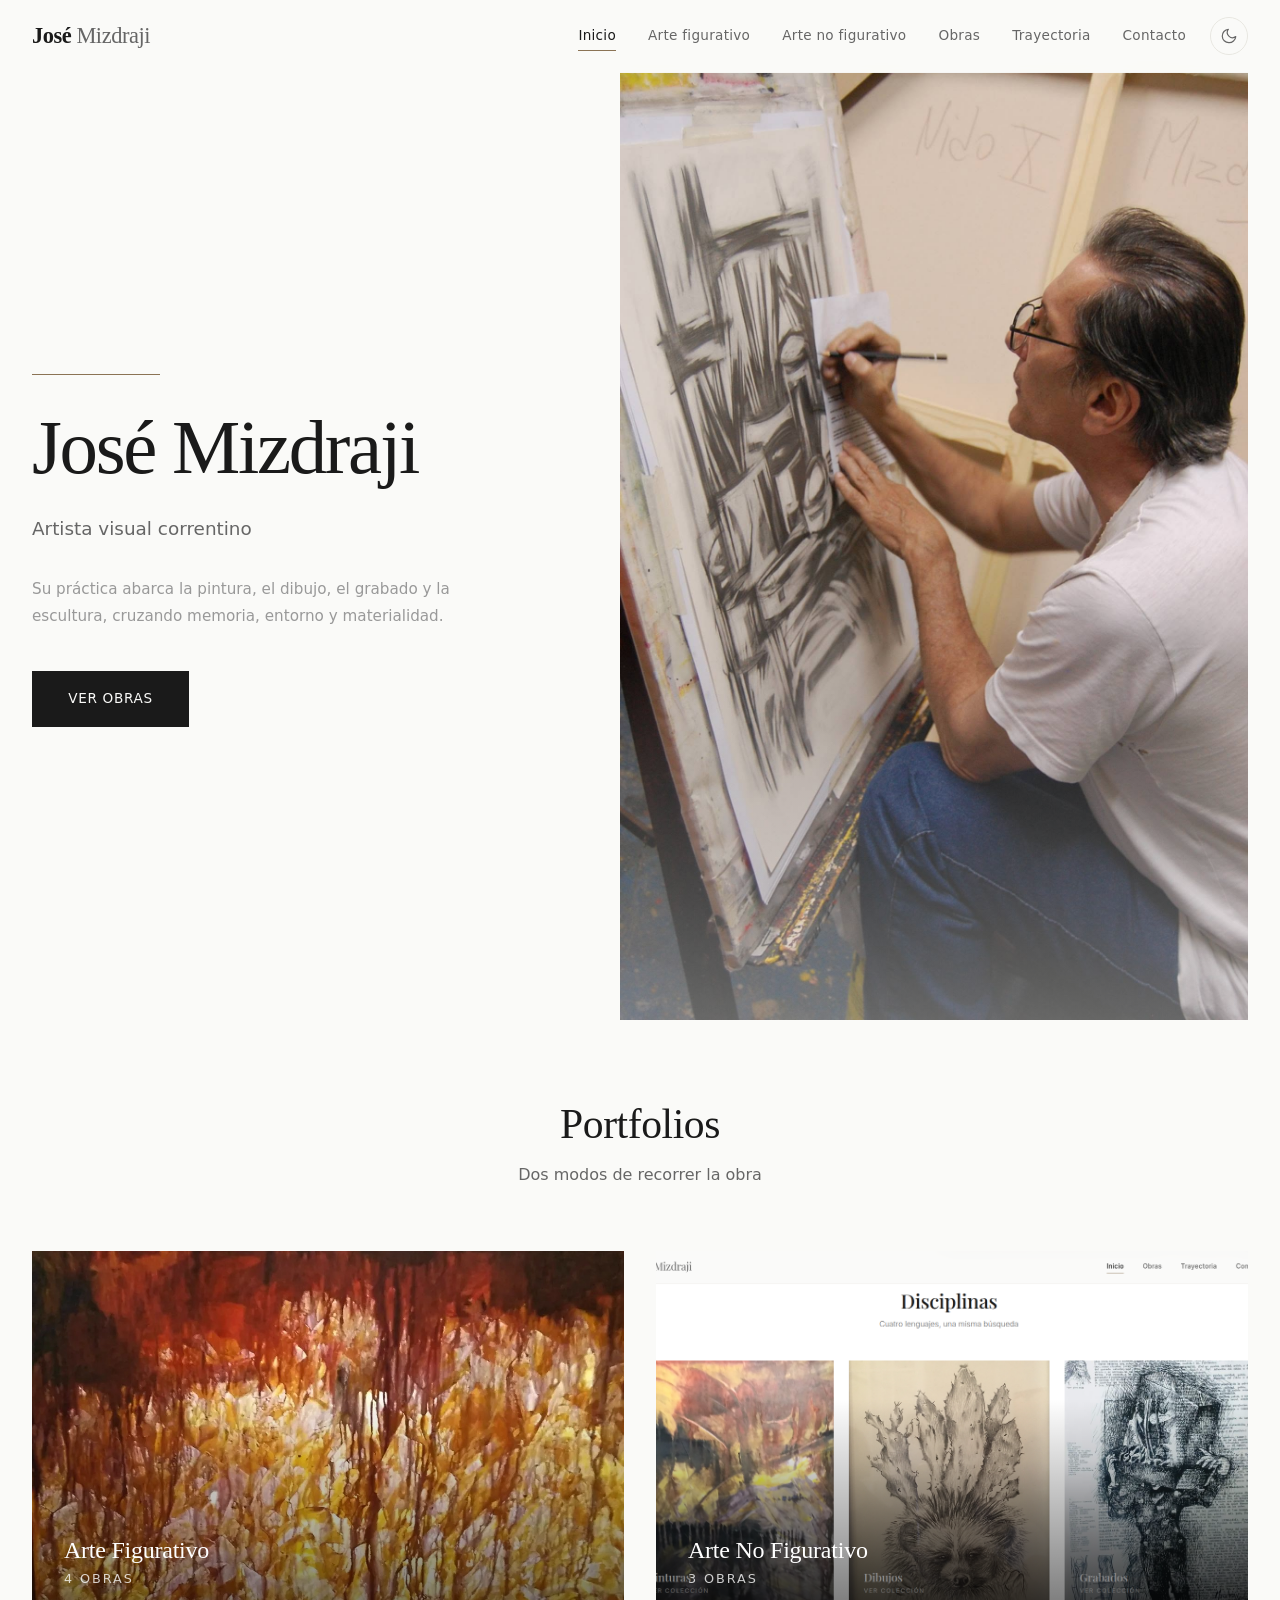
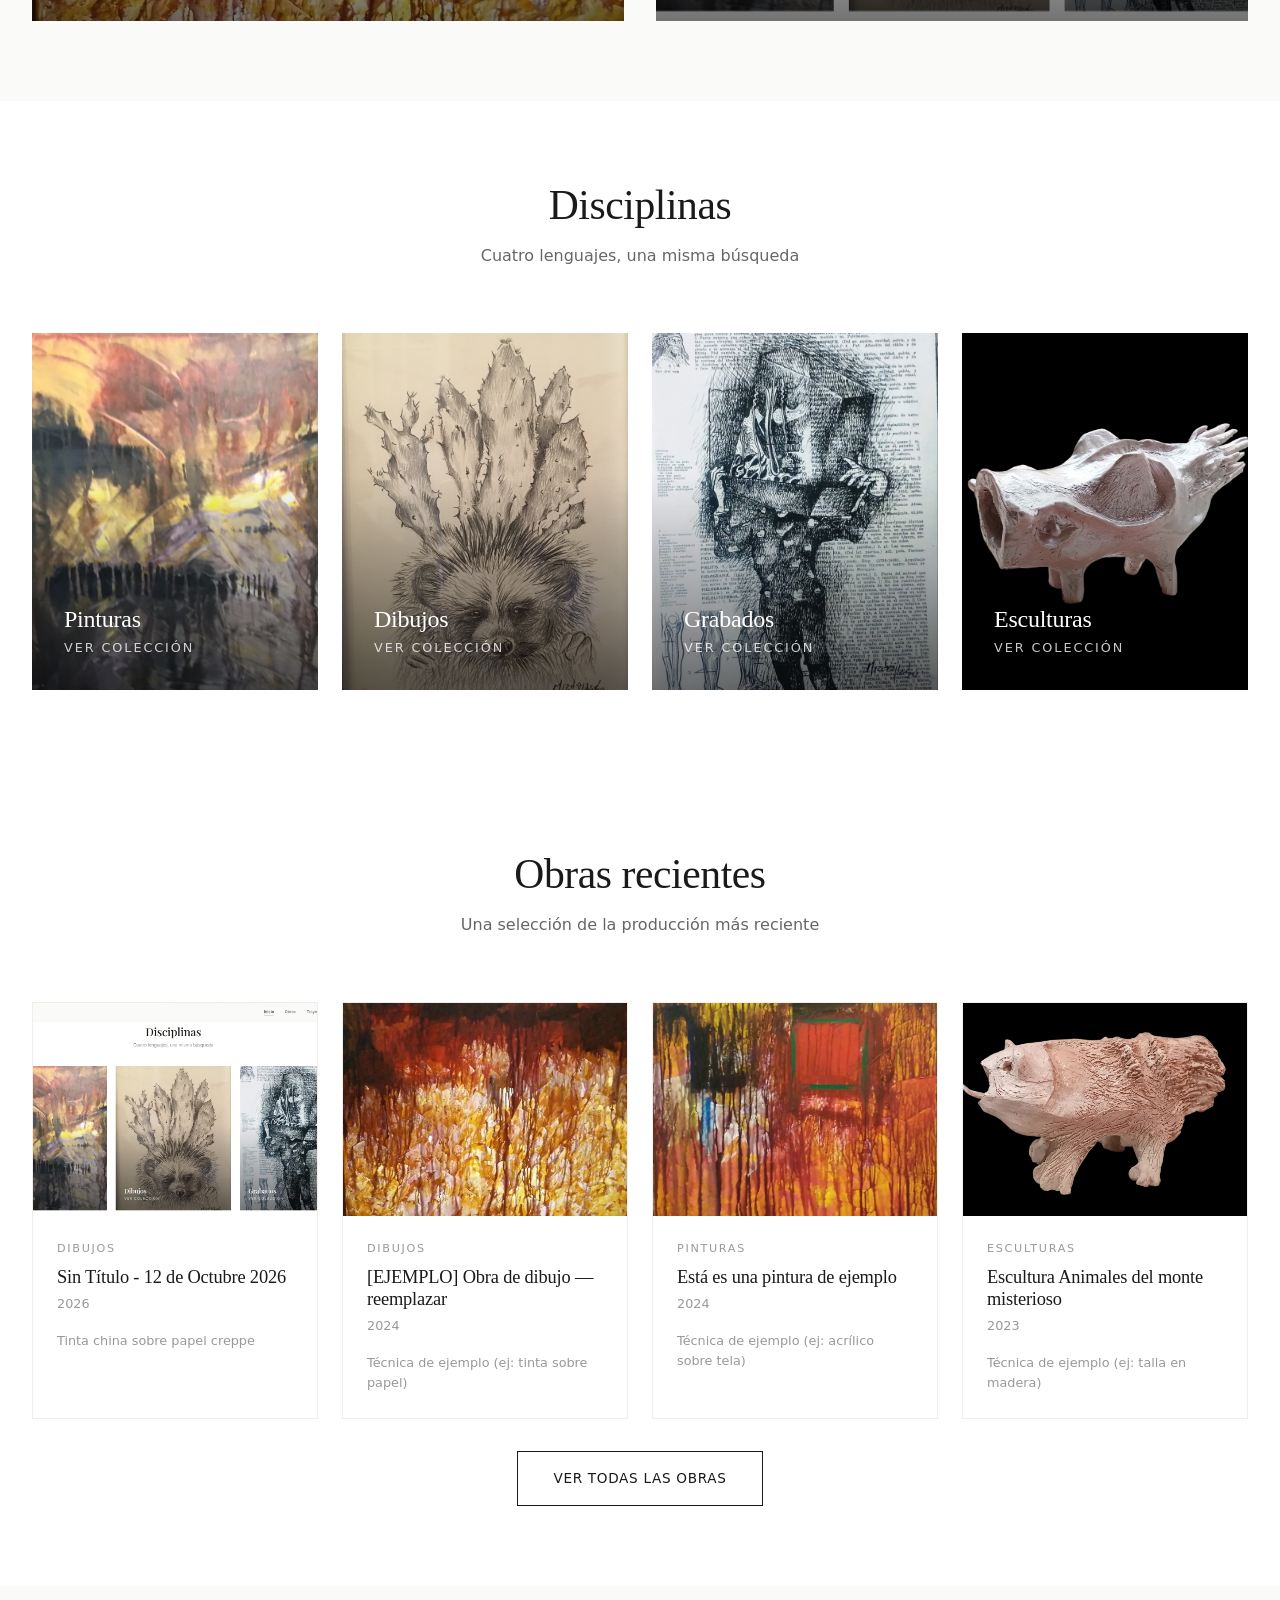
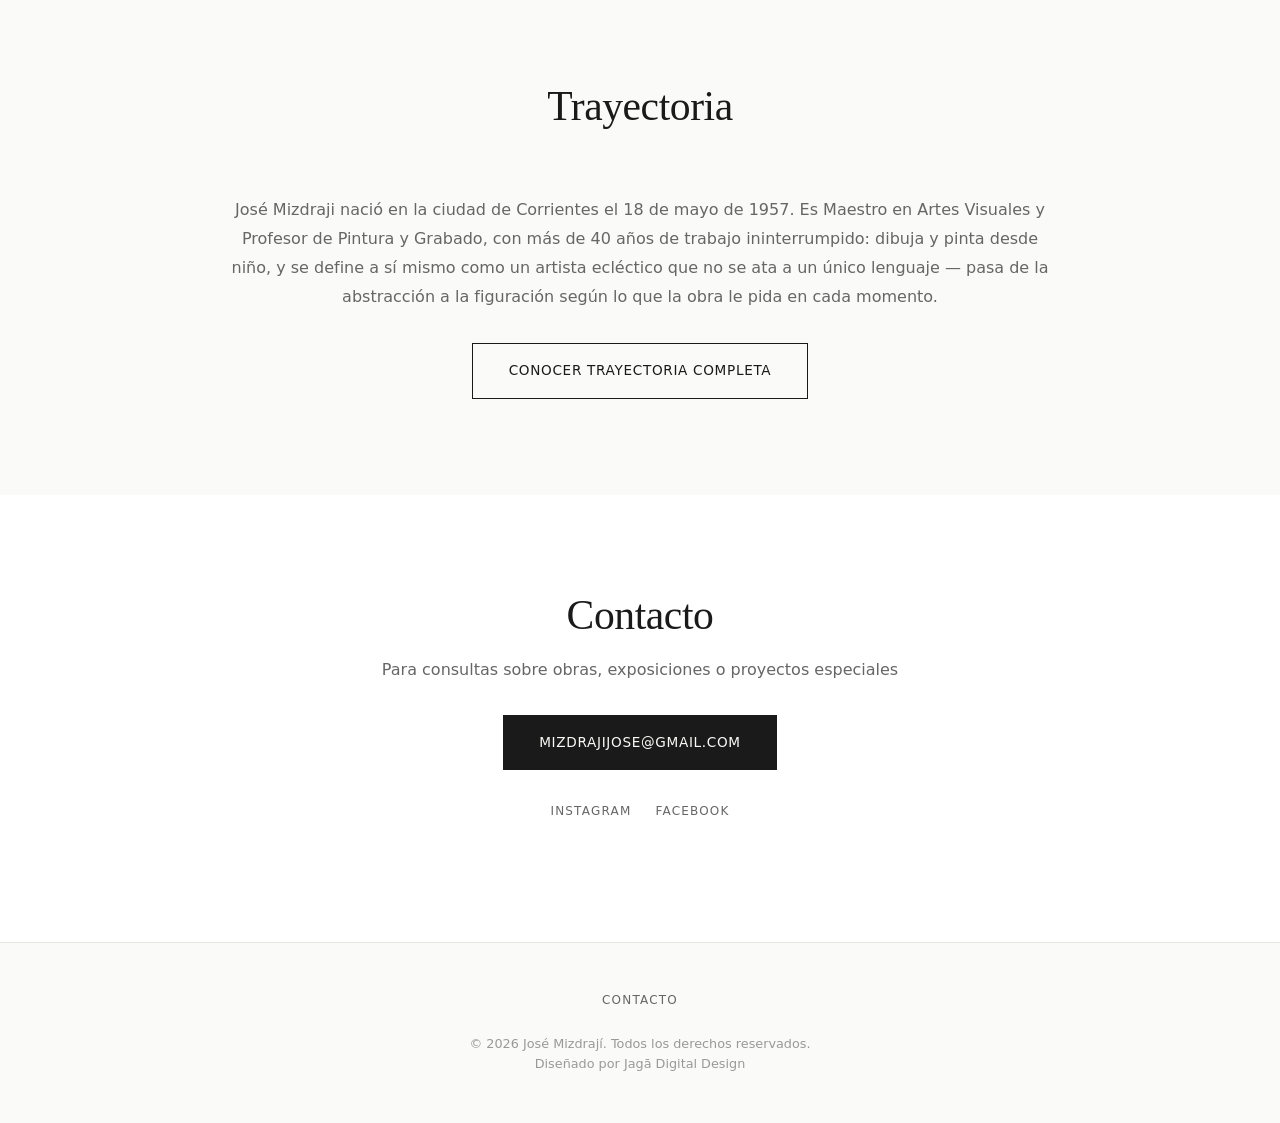
==== commit 50f7f724: "Enlace completo al crear un portfolio, descargas en el panel y favicon - Al guardar un portfolio nue" ====
--- a/index.html
+++ b/index.html
@@ -13,6 +13,11 @@
   <meta property="og:locale" content="es_AR">
   <meta name="color-scheme" content="light dark">
   <link rel="canonical" href="https://jose-mizdraji.github.io/portfolio/">
+  <!-- Íconos: detalle del nido (identidad visual de José). Archivos en assets/icons/ -->
+  <link rel="icon" href="assets/icons/favicon.ico" sizes="48x48">
+  <link rel="icon" type="image/png" sizes="32x32" href="assets/icons/favicon-32x32.png">
+  <link rel="icon" type="image/png" sizes="16x16" href="assets/icons/favicon-16x16.png">
+  <link rel="apple-touch-icon" sizes="180x180" href="assets/icons/apple-touch-icon.png">
 
   <!--
     Content-Security-Policy vía meta tag (GitHub Pages no permite headers
--- a/css/main.css
+++ b/css/main.css
@@ -116,6 +116,11 @@
 .hero { min-height: 100vh; display: flex; align-items: center; position: relative; padding-top: 72px; }
 .hero-grid { display: grid; grid-template-columns: 1fr 1.2fr; gap: 4rem; align-items: center; min-height: calc(100vh - 72px); }
 .hero-content { padding: 2rem 0; }
+/* Línea dorada sobre el título. Ocupa el lugar de la etiqueta "Artista Visual":
+   mismo color (acento) y mismo largo (8rem, lo que medía ese texto). La caja tiene
+   el alto de aquella línea de texto (0.75rem × 1.6) para que el título no se mueva. */
+.hero-rule { display: flex; align-items: center; height: 1.2rem; margin-bottom: 1.5rem; }
+.hero-rule::before { content: ''; display: block; width: 8rem; height: 1px; background: var(--color-accent); }
 .hero-title { font-size: clamp(3rem, 6vw, 5rem); font-weight: 500; line-height: 1.05; margin-bottom: 1.5rem; letter-spacing: -0.03em; }
 .hero-subtitle { font-size: 1.15rem; color: var(--color-text-secondary); font-weight: 300; margin-bottom: 2rem; max-width: 400px; line-height: 1.7; }
 .hero-text { color: var(--color-text-muted); font-size: 0.95rem; max-width: 420px; margin-bottom: 2.5rem; line-height: 1.8; }
@@ -236,13 +241,7 @@
 .more-link:hover { color: var(--color-text); }
 
 /* Portfolio personalizado */
-.download-bar { display: flex; flex-wrap: wrap; align-items: center; gap: 0.75rem; padding: 1rem 1.25rem; background: var(--color-bg-alt); border: 1px solid var(--color-border-light); margin-bottom: 3rem; }
-.download-bar .label { margin-right: 0.5rem; }
-.download-status { font-size: 0.8rem; color: var(--color-text-secondary); flex-basis: 100%; }
-.download-status:empty { display: none; }
 .portfolio-section + .portfolio-section { margin-top: 3.5rem; }
-.download-status.error { color: #b3261e; }
-:root[data-theme="dark"] .download-status.error { color: #f2b8b5; }
 .portfolio-section-desc { color: var(--color-text-secondary); line-height: 1.8; max-width: 760px; margin: -0.5rem 0 1.75rem; white-space: pre-line; }
 
 /* Visor de obra (portfolio personalizado) */
